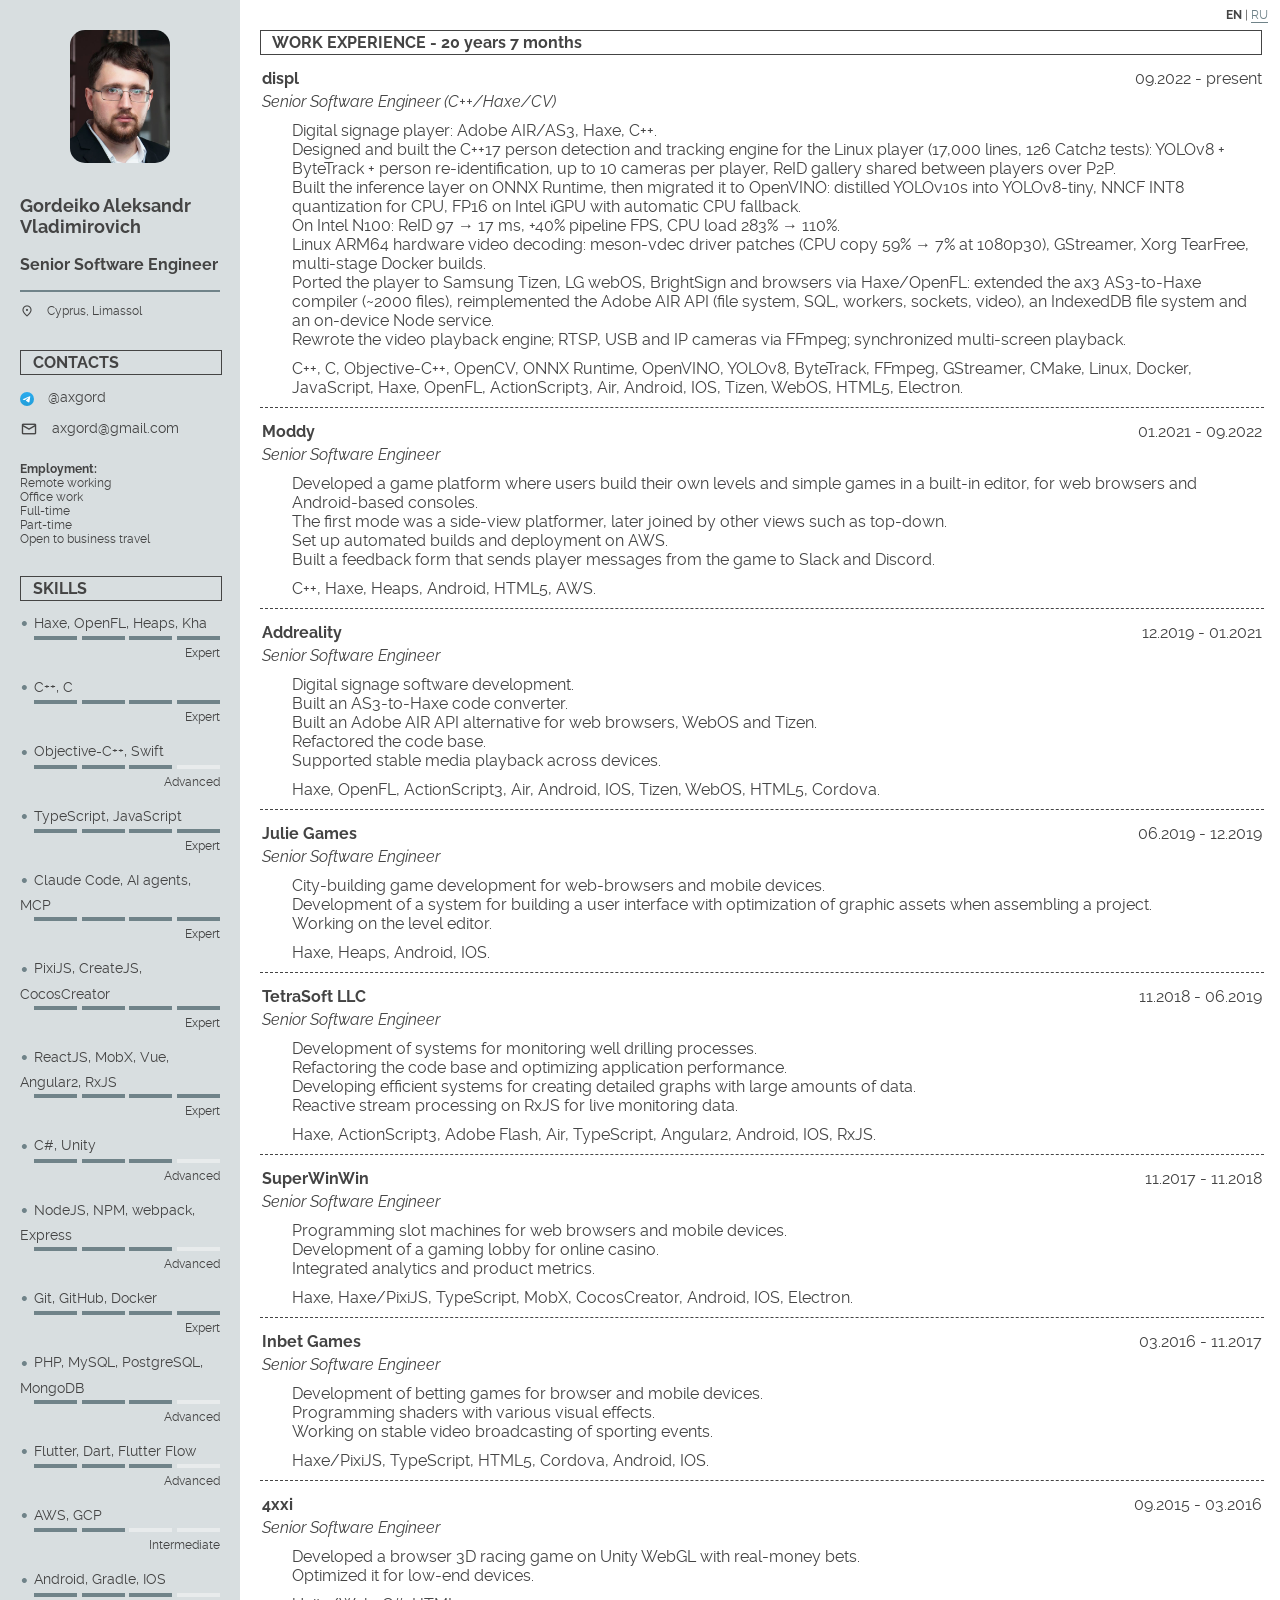
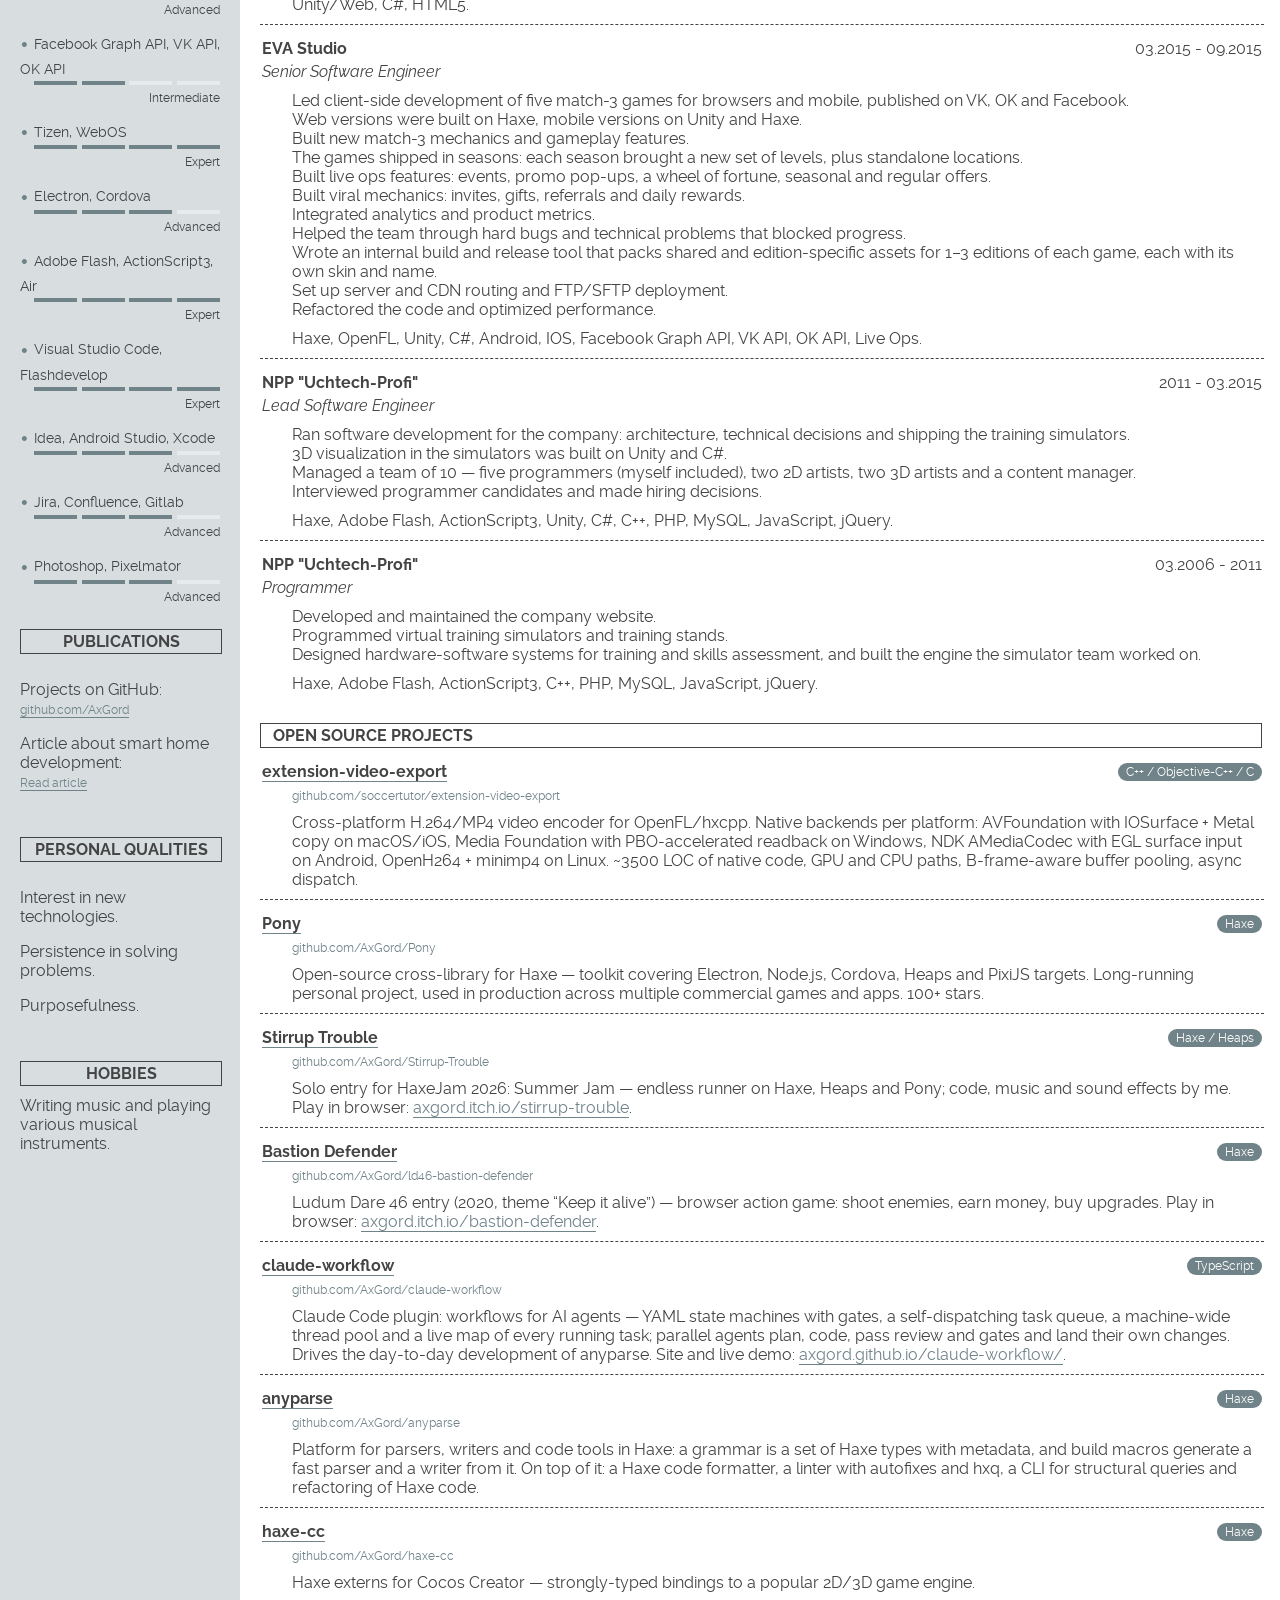
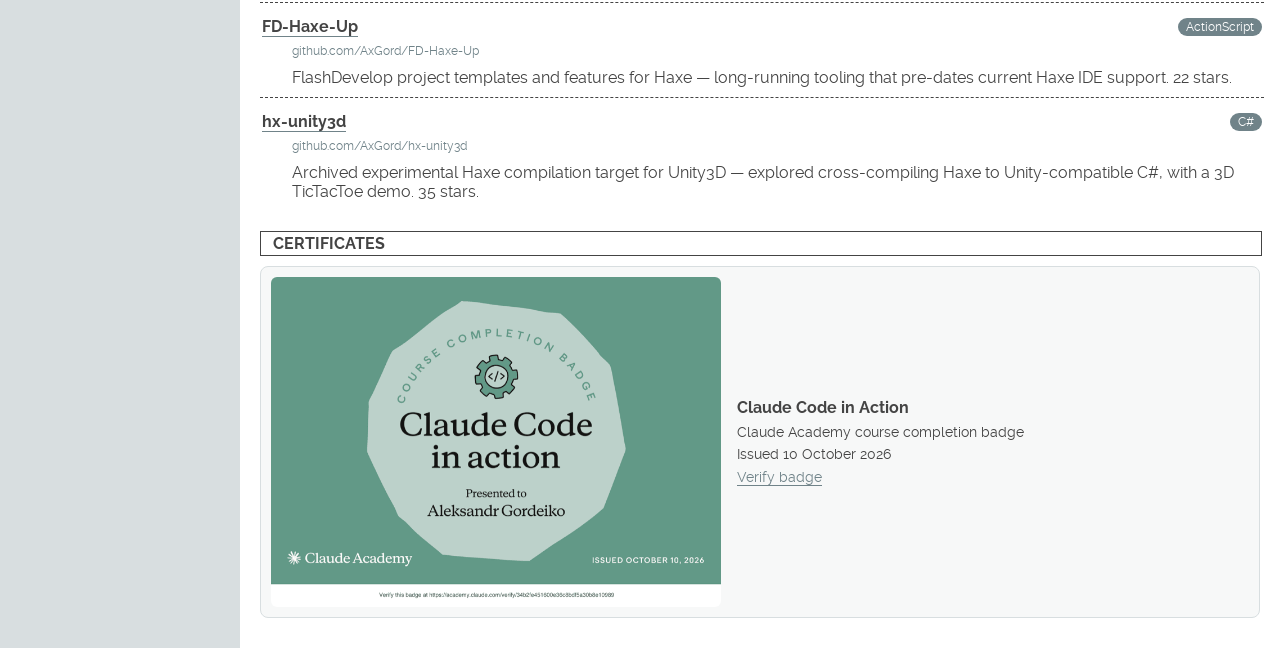
==== cv/index.html @ 48af3120 "Publish CV pages (en, ru) and link them from the contacts line Co-Authored-By: Claude Sonnet 5.5 <no" ====
<!DOCTYPE html>
<html lang="en">

	<head>
		<title>Alexander Gordeyko — CV</title>
		<meta charset="UTF-8"/>
		
		<meta name="viewport" content="width=device-width, initial-scale=1"/>
		<meta name="description" content="Senior Software Engineer — Alexander Gordeyko. CV: experience, skills, open source."/>
		<link rel="icon" href="data:image/svg+xml,%3Csvg xmlns='http://www.w3.org/2000/svg' viewBox='0 0 32 32'%3E%3Crect width='32' height='32' rx='6' fill='%23708389'/%3E%3Ctext x='16' y='22' font-family='sans-serif' font-size='16' font-weight='bold' text-anchor='middle' fill='white'%3EAG%3C/text%3E%3C/svg%3E"/>
		
		<link rel="stylesheet" href="styles.css"/>
	</head>

	<body>
		
		<nav class="langswitch"><b>EN</b> | <a href="/cv/ru/">RU</a></nav>
		
		<div class="panel">
			<img src="photo.jpg" alt="photo"/>
			<div class="title">
				<p class="name">Gordeiko Aleksandr Vladimirovich</p>
				<p>Senior Software Engineer</p>
			</div>
			<div class="info">
				<p><span class="material-symbols-outlined">location_on</span> Cyprus, Limassol</p>
				
			</div>
			<div class="header">CONTACTS</div>
			<div class="contact">
				
				<p><span class="telegram"></span> @axgord</p>
				<p><span class="material-symbols-outlined">mail</span> axgord@gmail.com</p>
			</div>
			<div class="term">
				
				<p class="sub">Employment:</p>
				
				<p>Remote working</p>
				
				<p>Office work</p>
				
				<p>Full-time</p>
				
				<p>Part-time</p>
				
				<p>Open to business travel</p>
				
			</div>
			<div class="header">SKILLS</div>
			
			<ul>
				<li>
					<span>Haxe, OpenFL, Heaps, Kha</span>
					<div>
						<span class="on"></span>
						<span class="on"></span>
						<span class="on"></span>
						<span class="on"></span>
					</div>
					<span class="desc">Expert</span>
				</li>
			</ul>
			
			<ul>
				<li>
					<span>C++, C</span>
					<div>
						<span class="on"></span>
						<span class="on"></span>
						<span class="on"></span>
						<span class="on"></span>
					</div>
					<span class="desc">Expert</span>
				</li>
			</ul>
			
			<ul>
				<li>
					<span>Objective-C++, Swift</span>
					<div>
						<span class="on"></span>
						<span class="on"></span>
						<span class="on"></span>
						<span class="off"></span>
					</div>
					<span class="desc">Advanced</span>
				</li>
			</ul>
			
			<ul>
				<li>
					<span>TypeScript, JavaScript</span>
					<div>
						<span class="on"></span>
						<span class="on"></span>
						<span class="on"></span>
						<span class="on"></span>
					</div>
					<span class="desc">Expert</span>
				</li>
			</ul>
			
			<ul>
				<li>
					<span>Claude Code, AI agents, MCP</span>
					<div>
						<span class="on"></span>
						<span class="on"></span>
						<span class="on"></span>
						<span class="on"></span>
					</div>
					<span class="desc">Expert</span>
				</li>
			</ul>
			
			<ul>
				<li>
					<span>PixiJS, CreateJS, CocosCreator</span>
					<div>
						<span class="on"></span>
						<span class="on"></span>
						<span class="on"></span>
						<span class="on"></span>
					</div>
					<span class="desc">Expert</span>
				</li>
			</ul>
			
			<ul>
				<li>
					<span>ReactJS, MobX, Vue, Angular2, RxJS</span>
					<div>
						<span class="on"></span>
						<span class="on"></span>
						<span class="on"></span>
						<span class="on"></span>
					</div>
					<span class="desc">Expert</span>
				</li>
			</ul>
			
			<ul>
				<li>
					<span>C#, Unity</span>
					<div>
						<span class="on"></span>
						<span class="on"></span>
						<span class="on"></span>
						<span class="off"></span>
					</div>
					<span class="desc">Advanced</span>
				</li>
			</ul>
			
			<ul>
				<li>
					<span>NodeJS, NPM, webpack, Express</span>
					<div>
						<span class="on"></span>
						<span class="on"></span>
						<span class="on"></span>
						<span class="off"></span>
					</div>
					<span class="desc">Advanced</span>
				</li>
			</ul>
			
			<ul>
				<li>
					<span>Git, GitHub, Docker</span>
					<div>
						<span class="on"></span>
						<span class="on"></span>
						<span class="on"></span>
						<span class="on"></span>
					</div>
					<span class="desc">Expert</span>
				</li>
			</ul>
			
			<ul>
				<li>
					<span>PHP, MySQL, PostgreSQL, MongoDB</span>
					<div>
						<span class="on"></span>
						<span class="on"></span>
						<span class="on"></span>
						<span class="off"></span>
					</div>
					<span class="desc">Advanced</span>
				</li>
			</ul>
			
			<ul>
				<li>
					<span>Flutter, Dart, Flutter Flow</span>
					<div>
						<span class="on"></span>
						<span class="on"></span>
						<span class="on"></span>
						<span class="off"></span>
					</div>
					<span class="desc">Advanced</span>
				</li>
			</ul>
			
			<ul>
				<li>
					<span>AWS, GCP</span>
					<div>
						<span class="on"></span>
						<span class="on"></span>
						<span class="off"></span>
						<span class="off"></span>
					</div>
					<span class="desc">Intermediate</span>
				</li>
			</ul>
			
			<ul>
				<li>
					<span>Android, Gradle, IOS</span>
					<div>
						<span class="on"></span>
						<span class="on"></span>
						<span class="on"></span>
						<span class="off"></span>
					</div>
					<span class="desc">Advanced</span>
				</li>
			</ul>
			
			<ul>
				<li>
					<span>Facebook Graph API, VK API, OK API</span>
					<div>
						<span class="on"></span>
						<span class="on"></span>
						<span class="off"></span>
						<span class="off"></span>
					</div>
					<span class="desc">Intermediate</span>
				</li>
			</ul>
			
			<ul>
				<li>
					<span>Tizen, WebOS</span>
					<div>
						<span class="on"></span>
						<span class="on"></span>
						<span class="on"></span>
						<span class="on"></span>
					</div>
					<span class="desc">Expert</span>
				</li>
			</ul>
			
			<ul>
				<li>
					<span>Electron, Cordova</span>
					<div>
						<span class="on"></span>
						<span class="on"></span>
						<span class="on"></span>
						<span class="off"></span>
					</div>
					<span class="desc">Advanced</span>
				</li>
			</ul>
			
			<ul>
				<li>
					<span>Adobe Flash, ActionScript3, Air</span>
					<div>
						<span class="on"></span>
						<span class="on"></span>
						<span class="on"></span>
						<span class="on"></span>
					</div>
					<span class="desc">Expert</span>
				</li>
			</ul>
			
			<ul>
				<li>
					<span>Visual Studio Code, Flashdevelop</span>
					<div>
						<span class="on"></span>
						<span class="on"></span>
						<span class="on"></span>
						<span class="on"></span>
					</div>
					<span class="desc">Expert</span>
				</li>
			</ul>
			
			<ul>
				<li>
					<span>Idea, Android Studio, Xcode</span>
					<div>
						<span class="on"></span>
						<span class="on"></span>
						<span class="on"></span>
						<span class="off"></span>
					</div>
					<span class="desc">Advanced</span>
				</li>
			</ul>
			
			<ul>
				<li>
					<span>Jira, Confluence, Gitlab</span>
					<div>
						<span class="on"></span>
						<span class="on"></span>
						<span class="on"></span>
						<span class="off"></span>
					</div>
					<span class="desc">Advanced</span>
				</li>
			</ul>
			
			<ul>
				<li>
					<span>Photoshop, Pixelmator</span>
					<div>
						<span class="on"></span>
						<span class="on"></span>
						<span class="on"></span>
						<span class="off"></span>
					</div>
					<span class="desc">Advanced</span>
				</li>
			</ul>
			
			
			<div class="sidebar-section publications">
				<div class="header">PUBLICATIONS</div>
				<div class="text"><p>Projects on GitHub: <a href="https://github.com/AxGord">github.com/AxGord</a></p><p>Article about smart home development:<br/><a href="https://web.archive.org/web/20170304013447/https://www.ibm.com/developerworks/ru/library/os-smart_home/index.html">Read article</a></p></div>
			</div>
			
			<div class="sidebar-section qualities">
				<div class="header">PERSONAL QUALITIES</div>
				<div class="text"><p>Interest in new technologies.</p><p>Persistence in solving problems.</p><p>Purposefulness.</p></div>
			</div>
			
			<div class="sidebar-section hobbies">
				<div class="header">HOBBIES</div>
				<div class="text">Writing music and playing various musical instruments.</div>
			</div>
			
		</div>
		<div class="content">
			<div class="header">WORK EXPERIENCE - 20 years 7 months</div>
			<div class="experience">
				
				<div class="exp">
					<div class="top">
						<div class="company">displ</div>
						<div class="date">09.2022 - present</div>
					</div>
					<div class="position">Senior Software Engineer (C++/Haxe/CV)</div>
					<div class="description">Digital signage player: Adobe AIR/AS3, Haxe, C++.<br/> Designed and built the C++17 person detection and tracking engine for the Linux player (17,000 lines, 126 Catch2 tests): YOLOv8 + ByteTrack + person re-identification, up to 10 cameras per player, ReID gallery shared between players over P2P.<br/> Built the inference layer on ONNX Runtime, then migrated it to OpenVINO: distilled YOLOv10s into YOLOv8-tiny, NNCF INT8 quantization for CPU, FP16 on Intel iGPU with automatic CPU fallback.<br/> On Intel N100: ReID 97 → 17 ms, +40% pipeline FPS, CPU load 283% → 110%.<br/> Linux ARM64 hardware video decoding: meson-vdec driver patches (CPU copy 59% → 7% at 1080p30), GStreamer, Xorg TearFree, multi-stage Docker builds.<br/> Ported the player to Samsung Tizen, LG webOS, BrightSign and browsers via Haxe/OpenFL: extended the ax3 AS3-to-Haxe compiler (~2000 files), reimplemented the Adobe AIR API (file system, SQL, workers, sockets, video), an IndexedDB file system and an on-device Node service.<br/> Rewrote the video playback engine; RTSP, USB and IP cameras via FFmpeg; synchronized multi-screen playback.</div>
					<div class="skill">C++, C, Objective-C++, OpenCV, ONNX Runtime, OpenVINO, YOLOv8, ByteTrack, FFmpeg, GStreamer, CMake, Linux, Docker, JavaScript, Haxe, OpenFL, ActionScript3, Air, Android, IOS, Tizen, WebOS, HTML5, Electron.</div>
				</div>
				
				<div class="exp">
					<div class="top">
						<div class="company">Moddy</div>
						<div class="date">01.2021 - 09.2022</div>
					</div>
					<div class="position">Senior Software Engineer</div>
					<div class="description">Developed a game platform where users build their own levels and simple games in a built-in editor, for web browsers and Android-based consoles.<br/> The first mode was a side-view platformer, later joined by other views such as top-down.<br/> Set up automated builds and deployment on AWS.<br/> Built a feedback form that sends player messages from the game to Slack and Discord.</div>
					<div class="skill">C++, Haxe, Heaps, Android, HTML5, AWS.</div>
				</div>
				
				<div class="exp">
					<div class="top">
						<div class="company">Addreality</div>
						<div class="date">12.2019 - 01.2021</div>
					</div>
					<div class="position">Senior Software Engineer</div>
					<div class="description">Digital signage software development.<br/> Built an AS3-to-Haxe code converter.<br/> Built an Adobe AIR API alternative for web browsers, WebOS and Tizen.<br/> Refactored the code base.<br/> Supported stable media playback across devices.</div>
					<div class="skill">Haxe, OpenFL, ActionScript3, Air, Android, IOS, Tizen, WebOS, HTML5, Cordova.</div>
				</div>
				
				<div class="exp">
					<div class="top">
						<div class="company">Julie Games</div>
						<div class="date">06.2019 - 12.2019</div>
					</div>
					<div class="position">Senior Software Engineer</div>
					<div class="description">City-building game development for web-browsers and mobile devices.<br/> Development of a system for building a user interface with optimization of graphic assets when assembling a project.<br/> Working on the level editor.</div>
					<div class="skill">Haxe, Heaps, Android, IOS.</div>
				</div>
				
				<div class="exp">
					<div class="top">
						<div class="company">TetraSoft LLC</div>
						<div class="date">11.2018 - 06.2019</div>
					</div>
					<div class="position">Senior Software Engineer</div>
					<div class="description">Development of systems for monitoring well drilling processes.<br/> Refactoring the code base and optimizing application performance.<br/> Developing efficient systems for creating detailed graphs with large amounts of data.<br/> Reactive stream processing on RxJS for live monitoring data.</div>
					<div class="skill">Haxe, ActionScript3, Adobe Flash, Air, TypeScript, Angular2, Android, IOS, RxJS.</div>
				</div>
				
				<div class="exp">
					<div class="top">
						<div class="company">SuperWinWin</div>
						<div class="date">11.2017 - 11.2018</div>
					</div>
					<div class="position">Senior Software Engineer</div>
					<div class="description">Programming slot machines for web browsers and mobile devices.<br/> Development of a gaming lobby for online casino.<br/> Integrated analytics and product metrics.</div>
					<div class="skill">Haxe, Haxe/PixiJS, TypeScript, MobX, CocosCreator, Android, IOS, Electron.</div>
				</div>
				
				<div class="exp">
					<div class="top">
						<div class="company">Inbet Games</div>
						<div class="date">03.2016 - 11.2017</div>
					</div>
					<div class="position">Senior Software Engineer</div>
					<div class="description">Development of betting games for browser and mobile devices.<br/> Programming shaders with various visual effects.<br/> Working on stable video broadcasting of sporting events.</div>
					<div class="skill">Haxe/PixiJS, TypeScript, HTML5, Cordova, Android, IOS.</div>
				</div>
				
				<div class="exp">
					<div class="top">
						<div class="company">4xxi</div>
						<div class="date">09.2015 - 03.2016</div>
					</div>
					<div class="position">Senior Software Engineer</div>
					<div class="description">Developed a browser 3D racing game on Unity WebGL with real-money bets.<br/> Optimized it for low-end devices.</div>
					<div class="skill">Unity/Web, C#, HTML5.</div>
				</div>
				
				<div class="exp">
					<div class="top">
						<div class="company">EVA Studio</div>
						<div class="date">03.2015 - 09.2015</div>
					</div>
					<div class="position">Senior Software Engineer</div>
					<div class="description">Led client-side development of five match-3 games for browsers and mobile, published on VK, OK and Facebook.<br/> Web versions were built on Haxe, mobile versions on Unity and Haxe.<br/> Built new match-3 mechanics and gameplay features.<br/> The games shipped in seasons: each season brought a new set of levels, plus standalone locations.<br/> Built live ops features: events, promo pop-ups, a wheel of fortune, seasonal and regular offers.<br/> Built viral mechanics: invites, gifts, referrals and daily rewards.<br/> Integrated analytics and product metrics.<br/> Helped the team through hard bugs and technical problems that blocked progress.<br/> Wrote an internal build and release tool that packs shared and edition-specific assets for 1–3 editions of each game, each with its own skin and name.<br/> Set up server and CDN routing and FTP/SFTP deployment.<br/> Refactored the code and optimized performance.</div>
					<div class="skill">Haxe, OpenFL, Unity, C#, Android, IOS, Facebook Graph API, VK API, OK API, Live Ops.</div>
				</div>
				
				<div class="exp">
					<div class="top">
						<div class="company">NPP "Uchtech-Profi"</div>
						<div class="date">2011 - 03.2015</div>
					</div>
					<div class="position">Lead Software Engineer</div>
					<div class="description">Ran software development for the company: architecture, technical decisions and shipping the training simulators.<br/> 3D visualization in the simulators was built on Unity and C#.<br/> Managed a team of 10 — five programmers (myself included), two 2D artists, two 3D artists and a content manager.<br/> Interviewed programmer candidates and made hiring decisions.</div>
					<div class="skill">Haxe, Adobe Flash, ActionScript3, Unity, C#, C++, PHP, MySQL, JavaScript, jQuery.</div>
				</div>
				
				<div class="exp">
					<div class="top">
						<div class="company">NPP "Uchtech-Profi"</div>
						<div class="date">03.2006 - 2011</div>
					</div>
					<div class="position">Programmer</div>
					<div class="description">Developed and maintained the company website.<br/> Programmed virtual training simulators and training stands.<br/> Designed hardware-software systems for training and skills assessment, and built the engine the simulator team worked on.</div>
					<div class="skill">Haxe, Adobe Flash, ActionScript3, C++, PHP, MySQL, JavaScript, jQuery.</div>
				</div>
				
			</div>

			<div class="header">OPEN SOURCE PROJECTS</div>
			<div class="github">
				
				<div class="repo">
					<div class="top">
						<div class="company"><a href="https://github.com/soccertutor/extension-video-export">extension-video-export</a></div>
						<div class="lang">C++ / Objective-C++ / C</div>
					</div>
					<div class="url"><a href="https://github.com/soccertutor/extension-video-export">github.com/soccertutor/extension-video-export</a></div>
					<div class="description">Cross-platform H.264/MP4 video encoder for OpenFL/hxcpp. Native backends per platform: AVFoundation with IOSurface + Metal copy on macOS/iOS, Media Foundation with PBO-accelerated readback on Windows, NDK AMediaCodec with EGL surface input on Android, OpenH264 + minimp4 on Linux. ~3500 LOC of native code, GPU and CPU paths, B-frame-aware buffer pooling, async dispatch.</div>
				</div>
				
				<div class="repo">
					<div class="top">
						<div class="company"><a href="https://github.com/AxGord/Pony">Pony</a></div>
						<div class="lang">Haxe</div>
					</div>
					<div class="url"><a href="https://github.com/AxGord/Pony">github.com/AxGord/Pony</a></div>
					<div class="description">Open-source cross-library for Haxe — toolkit covering Electron, Node.js, Cordova, Heaps and PixiJS targets. Long-running personal project, used in production across multiple commercial games and apps. 100+ stars.</div>
				</div>
				
				<div class="repo">
					<div class="top">
						<div class="company"><a href="https://github.com/AxGord/Stirrup-Trouble">Stirrup Trouble</a></div>
						<div class="lang">Haxe / Heaps</div>
					</div>
					<div class="url"><a href="https://github.com/AxGord/Stirrup-Trouble">github.com/AxGord/Stirrup-Trouble</a></div>
					<div class="description">Solo entry for HaxeJam 2026: Summer Jam — endless runner on Haxe, Heaps and Pony; code, music and sound effects by me. Play in browser: <a href="https://axgord.itch.io/stirrup-trouble">axgord.itch.io/stirrup-trouble</a>.</div>
				</div>
				
				<div class="repo">
					<div class="top">
						<div class="company"><a href="https://github.com/AxGord/ld46-bastion-defender">Bastion Defender</a></div>
						<div class="lang">Haxe</div>
					</div>
					<div class="url"><a href="https://github.com/AxGord/ld46-bastion-defender">github.com/AxGord/ld46-bastion-defender</a></div>
					<div class="description">Ludum Dare 46 entry (2020, theme “Keep it alive”) — browser action game: shoot enemies, earn money, buy upgrades. Play in browser: <a href="https://axgord.itch.io/bastion-defender">axgord.itch.io/bastion-defender</a>.</div>
				</div>
				
				<div class="repo">
					<div class="top">
						<div class="company"><a href="https://github.com/AxGord/claude-workflow">claude-workflow</a></div>
						<div class="lang">TypeScript</div>
					</div>
					<div class="url"><a href="https://github.com/AxGord/claude-workflow">github.com/AxGord/claude-workflow</a></div>
					<div class="description">Claude Code plugin: workflows for AI agents — YAML state machines with gates, a self-dispatching task queue, a machine-wide thread pool and a live map of every running task; parallel agents plan, code, pass review and gates and land their own changes. Drives the day-to-day development of anyparse. Site and live demo: <a href="https://axgord.github.io/claude-workflow/">axgord.github.io/claude-workflow/</a>.</div>
				</div>
				
				<div class="repo">
					<div class="top">
						<div class="company"><a href="https://github.com/AxGord/anyparse">anyparse</a></div>
						<div class="lang">Haxe</div>
					</div>
					<div class="url"><a href="https://github.com/AxGord/anyparse">github.com/AxGord/anyparse</a></div>
					<div class="description">Platform for parsers, writers and code tools in Haxe: a grammar is a set of Haxe types with metadata, and build macros generate a fast parser and a writer from it. On top of it: a Haxe code formatter, a linter with autofixes and hxq, a CLI for structural queries and refactoring of Haxe code.</div>
				</div>
				
				<div class="repo">
					<div class="top">
						<div class="company"><a href="https://github.com/AxGord/haxe-cc">haxe-cc</a></div>
						<div class="lang">Haxe</div>
					</div>
					<div class="url"><a href="https://github.com/AxGord/haxe-cc">github.com/AxGord/haxe-cc</a></div>
					<div class="description">Haxe externs for Cocos Creator — strongly-typed bindings to a popular 2D/3D game engine.</div>
				</div>
				
				<div class="repo">
					<div class="top">
						<div class="company"><a href="https://github.com/AxGord/FD-Haxe-Up">FD-Haxe-Up</a></div>
						<div class="lang">ActionScript</div>
					</div>
					<div class="url"><a href="https://github.com/AxGord/FD-Haxe-Up">github.com/AxGord/FD-Haxe-Up</a></div>
					<div class="description">FlashDevelop project templates and features for Haxe — long-running tooling that pre-dates current Haxe IDE support. 22 stars.</div>
				</div>
				
				<div class="repo">
					<div class="top">
						<div class="company"><a href="https://github.com/AxGord/hx-unity3d">hx-unity3d</a></div>
						<div class="lang">C#</div>
					</div>
					<div class="url"><a href="https://github.com/AxGord/hx-unity3d">github.com/AxGord/hx-unity3d</a></div>
					<div class="description">Archived experimental Haxe compilation target for Unity3D — explored cross-compiling Haxe to Unity-compatible C#, with a 3D TicTacToe demo. 35 stars.</div>
				</div>
				
			</div>

			
			<div class="header">CERTIFICATES</div>
			<div class="text"><div class="certificate-card"><a href="https://academy.claude.com/verify/34b2fe451600e36c8bdf5a30b8e10989"><img src="claude_code_badge.png" alt="Claude Academy - Claude Code in Action completion badge"></a><div class="certificate-copy"><strong>Claude Code in Action</strong><br/>Claude Academy course completion badge<br/>Issued 10 October 2026<br/><a href="https://academy.claude.com/verify/34b2fe451600e36c8bdf5a30b8e10989">Verify badge</a></div></div></div>
			
		</div>
	</body>

</html>
---- cv/styles.css ----
@import url('https://fonts.googleapis.com/css2?family=Material+Symbols+Outlined:opsz,wght,FILL,GRAD@24,400,0,0');

@font-face {
    font-family: 'ralewayregular';
    src: url('raleway-regular-webfont.woff2') format('woff2'), url('raleway-regular-webfont.woff') format('woff');
    font-weight: normal;
    font-style: normal;

}

/* Real faces for bold and italic: a synthesized one is embedded into the PDF as a Type 3 font,
   every glyph an outline of its own — that alone cost ~150 KB per file. */
@font-face {
    font-family: 'ralewayregular';
    src: url('raleway-bold-webfont.woff') format('woff');
    font-weight: bold;
    font-style: normal;
}

@font-face {
    font-family: 'ralewayregular';
    src: url('raleway-italic-webfont.woff') format('woff');
    font-weight: normal;
    font-style: italic;
}

/* Headless Chrome defaults to US Letter with ~1cm margins; the printed layout is A4 edge-to-edge. */
@page {
	size: A4;
	margin: 0;
}

html, body {
	width: 100%;
	min-height: 100%;
	padding: 0;
	margin: 0;
	color: #444444;
	background-color: #ffffff;
	font-family: 'ralewayregular', sans-serif;
}

a {
	color: #708389;
	text-decoration: none;
	border-bottom: 1px solid #708389;
}

body {
	display: flex;
}

@media print {
	.content {
		min-width: 760px;
	}
}

.panel {
	width: 200px;
	min-width: 200px;
	min-height: 100%;
	background-color: #D8DEE0;
	text-align: center;
	padding: 20px;
}

img {
	width: 50%;
	padding: 10px;
	border-radius: 25px;
}

.title {
	width: 100%;
	display: inline-block;
	text-align: left;
	font-weight: bold;
	border-bottom: 2px solid #708389;
}

.name {
	font-size: 18px;
}

.info {
	display: inline-block;
	text-align: left;
	width: 100%;
	font-size: 12px;
}

.material-symbols-outlined {
	font-size: 14px;
	vertical-align:top;
	margin-right: 10px;
}

/* The top gap is padding, not margin: a margin at the start of a page is truncated after an
   unforced break, so a header opening a page would lose it. The frame sits on ::after to stay
   clear of that padding. */
.header {
	position: relative;
	margin-top: 0 !important;
	margin-bottom: 0 !important;
	font-weight: bold;
	width: 100%;
	text-align: left;
	padding: 23px 1px 3px;
	/* .exp and .repo avoid breaking inside, so without this the header stays behind on the old page. */
	break-after: avoid;
	break-inside: avoid;
}

.header::after {
	content: "";
	position: absolute;
	top: 20px;
	right: 0;
	bottom: 0;
	left: 0;
	border: 1px solid #444444;
}

.header::before {
	content: "_.";
	opacity: 0;
}

.contact {
	display: inline-block;
	text-align: left;
	width: 100%;
	font-size: 14px;
}

.contact .material-symbols-outlined {
	font-size: 18px;
}

.term {
	display: inline-block;
	text-align: left;
	width: 100%;
	font-size: 12px;
	padding-bottom: 10px !important;
}

.term p {
	padding: 0;
	margin: 0;
}

.sidebar-section {
	width: 100%;
	break-inside: avoid;
}

.panel .sidebar-section .header {
	text-align: center;
}

.panel .sidebar-section .header::before {
	content: "";
}

.panel .sidebar-section .text {
	text-align: left;
	overflow-wrap: anywhere;
}

.panel .sidebar-section .text a {
	font-size: 12px;
}

.sub {
	padding-top: 10px !important;
	font-weight: bold;
}

ul {
	list-style: none; /* Remove default bullets */
	display: inline-block;
	text-align: left;
	width: 100%;
	font-size: 14px;
	padding: 0;
	margin: 0;
}

ul li::before {
	content: '\2022'; /* Add content: \2022 is the CSS Code/unicode for a bullet */
	color: #708389; /* Change the color */
	font-weight: bold; /* If you want it to be bold */
	display: inline-block; /* Needed to add space between the bullet and the text */
	width: 10px; /* Also needed for space (tweak if needed) */
	font-size: 24px;
	vertical-align: middle;
	margin: 0;
	padding: 0;
}

li {
	width: 100%;

	text-align: left;
	margin: 0;
	padding: 0;
	padding-top: 10px;
	line-height: 24px;
}

ul li div {
	display: flex;
	justify-content: space-between;
	padding: 0;
	margin: 0;
	padding-left: 14px;
}

ul li div span {
	width: 23%;
	height: 4px;
	background-color: #E8EBEC;
}

ul li div span.on {
	background-color: #708389;
}


ul li span.desc {
	display: inline-block;
	width: 100%;
	text-align: right;
	font-size: 12px;
}

.content {
	flex-grow: 1;
	padding: 20px;
	padding-top: 10px;
}

.exp {
	break-inside: avoid;
	width: 100%;
	padding: 2px;
	border-bottom: #444444 dashed 1px;
	padding-top: 10px;
	padding-bottom: 10px;
}

.exp:last-child {
	border-bottom: none;
}

.exp .top {
	width: 100%;
	display: flex;
	justify-content: space-between;
	padding-top: 4px;
	padding-bottom: 4px;
}

.company {
	font-weight: bold;
}

.position {
	font-style: italic;
}

.description {
	padding-left: 30px;
	padding-top: 10px;
}

.skill {
	padding-left: 30px;
	padding-top: 10px;
}

.text {
	padding-top: 10px;
	padding-bottom: 10px;
}

.certificate-card {
	display: flex;
	align-items: center;
	gap: 16px;
	padding: 10px;
	border: 1px solid #D8DEE0;
	border-radius: 8px;
	background-color: #F7F8F8;
	break-inside: avoid;
}

.certificate-card > a {
	display: block;
	border-bottom: none;
	flex: 0 0 46%;
}

.certificate-card img {
	display: block;
	width: 100%;
	max-width: none;
	height: auto;
	padding: 0;
	border-radius: 6px;
}

.certificate-copy {
	font-size: 14px;
	line-height: 1.6;
}

.certificate-copy strong {
	font-size: 16px;
}

.repo {
	break-inside: avoid;
	width: 100%;
	padding: 2px;
	border-bottom: #444444 dashed 1px;
	padding-top: 10px;
	padding-bottom: 10px;
}

.repo:last-child {
	border-bottom: none;
}

.repo .top {
	width: 100%;
	display: flex;
	justify-content: space-between;
	align-items: center;
	padding-top: 4px;
	padding-bottom: 4px;
}

.repo .company a {
	color: #444444;
}

.repo .lang {
	font-size: 12px;
	color: #ffffff;
	background-color: #708389;
	padding: 2px 8px;
	border-radius: 10px;
	white-space: nowrap;
}

.repo .url {
	padding-left: 30px;
	padding-top: 4px;
	font-size: 12px;
}

.repo .url a {
	border-bottom: none;
}

.phone {
	display: flex;
	font-family: sans-serif;
	align-items: center;
}

.whatsapp {
	margin-left: 10px;
	background-image: url('whatsapp.svg');
	background-size: contain;
	width: 14px;
	height: 14px;
}

.telegram {
	display: inline-block;
	margin-right: 10px;
	background-image: url('telegram.svg');
	background-size: contain;
	width: 14px;
	height: 14px;
	vertical-align: middle;
}

/* Web page only: the language switch is hidden in print, and the A4-wide two-column layout stacks on narrow screens. */
.langswitch {
	display: none;
}

@media screen {
	.langswitch {
		display: block;
		position: absolute;
		top: 8px;
		right: 12px;
		z-index: 1;
		font-size: 12px;
	}
}

@media screen and (max-width: 720px) {
	body {
		display: block;
	}
	.panel {
		width: auto;
		min-width: 0;
		box-sizing: border-box;
		min-height: 0;
	}
	.content {
		box-sizing: border-box;
		padding: 10px 16px 20px;
	}
	.description, .skill {
		padding-left: 12px;
	}
	.exp .top {
		flex-wrap: wrap;
		gap: 4px 12px;
	}
	.certificate-card {
		flex-direction: column;
		align-items: stretch;
	}
	img, .text, .description {
		overflow-wrap: anywhere;
	}
}
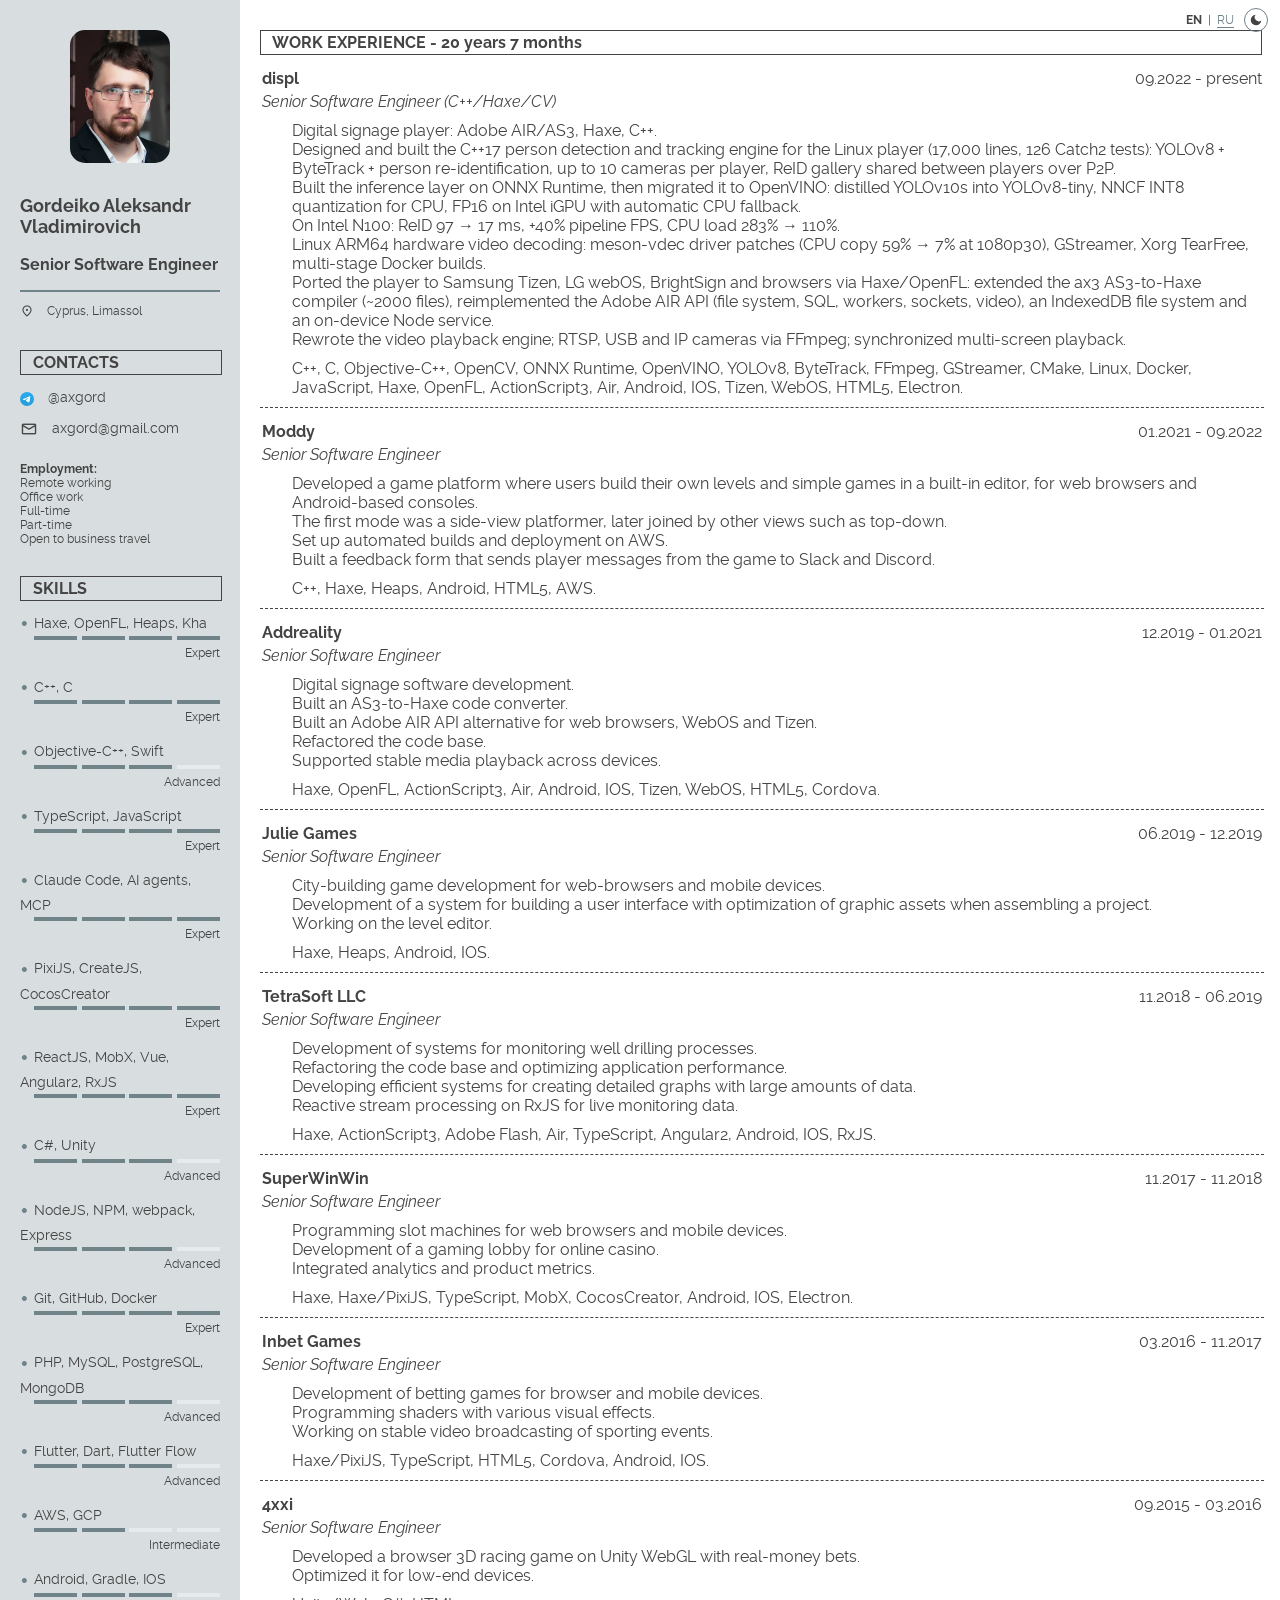
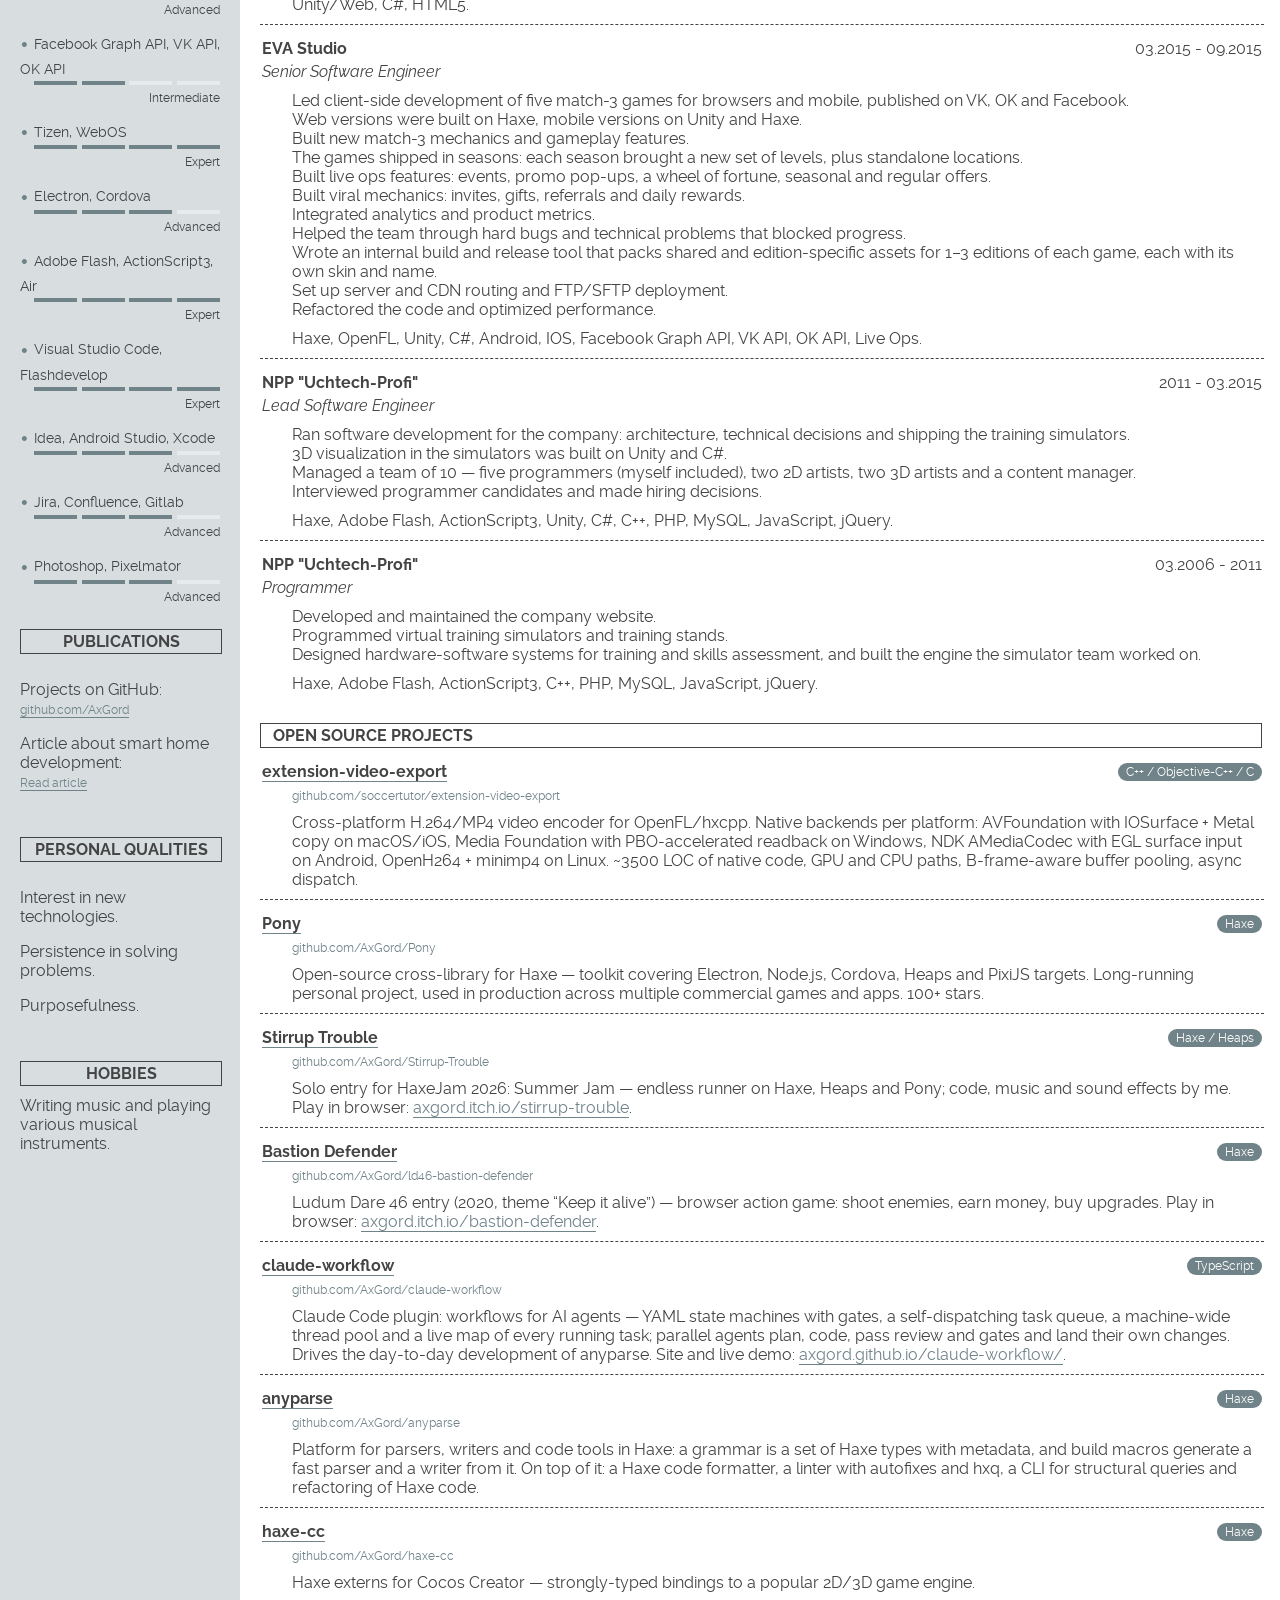
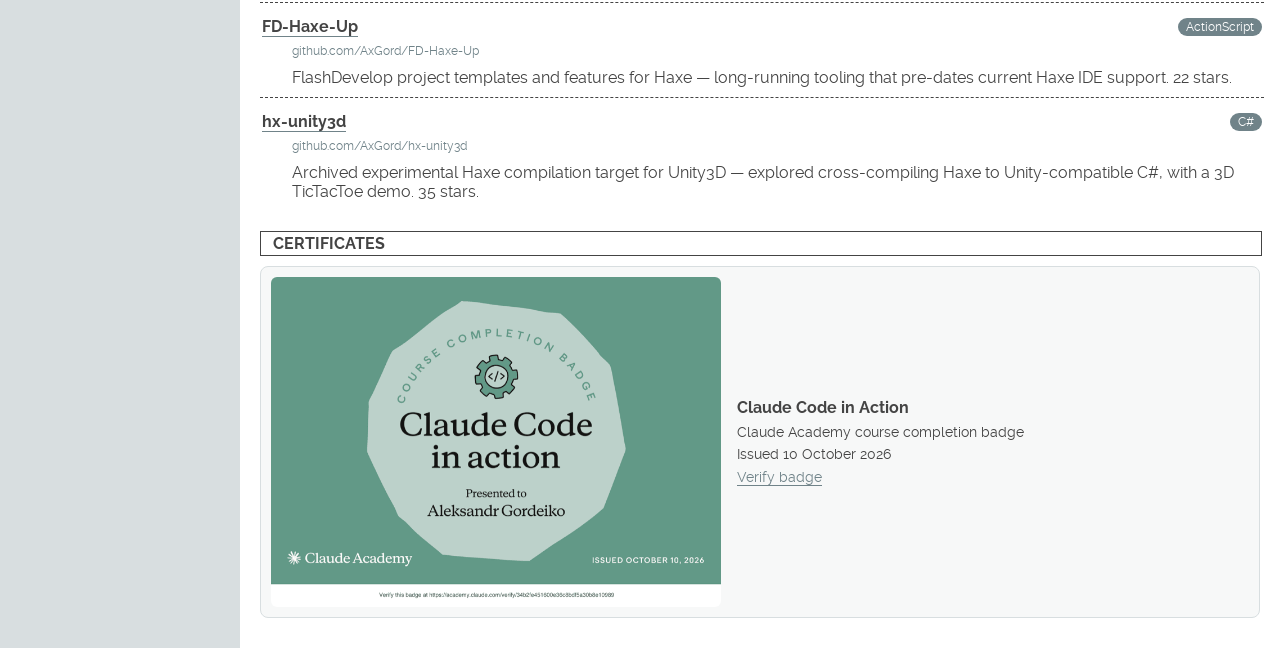
==== commit 00b50e1b: "Light/dark theme toggle, Open Graph and Twitter card tags, og images, regenerated CV pages Co-Author" ====
--- a/cv/index.html
+++ b/cv/index.html
@@ -1,5 +1,5 @@
 <!DOCTYPE html>
-<html lang="en">
+<html lang="en" class="web">
 
 	<head>
 		<title>Alexander Gordeyko — CV</title>
@@ -8,13 +8,27 @@
 		<meta name="viewport" content="width=device-width, initial-scale=1"/>
 		<meta name="description" content="Senior Software Engineer — Alexander Gordeyko. CV: experience, skills, open source."/>
 		<link rel="icon" href="data:image/svg+xml,%3Csvg xmlns='http://www.w3.org/2000/svg' viewBox='0 0 32 32'%3E%3Crect width='32' height='32' rx='6' fill='%23708389'/%3E%3Ctext x='16' y='22' font-family='sans-serif' font-size='16' font-weight='bold' text-anchor='middle' fill='white'%3EAG%3C/text%3E%3C/svg%3E"/>
+		<meta property="og:type" content="website"/>
+		<meta property="og:site_name" content="Alexander Gordeyko"/>
+		<meta property="og:title" content="Alexander Gordeyko — CV"/>
+		<meta property="og:description" content="Senior Software Engineer — Alexander Gordeyko. CV: experience, skills, open source."/>
+		<meta property="og:url" content="https://axgord.github.io/cv/"/>
+		<meta property="og:image" content="https://axgord.github.io/img/og-cv.png"/>
+		<meta property="og:image:width" content="1200"/>
+		<meta property="og:image:height" content="630"/>
+		<meta property="og:image:alt" content="Alexander Gordeyko — Curriculum Vitae"/>
+		<meta name="twitter:card" content="summary_large_image"/>
+		<meta name="twitter:title" content="Alexander Gordeyko — CV"/>
+		<meta name="twitter:description" content="Senior Software Engineer — Alexander Gordeyko. CV: experience, skills, open source."/>
+		<meta name="twitter:image" content="https://axgord.github.io/img/og-cv.png"/>
+		<script>try { var t = localStorage.getItem('theme'); if (t === 'light' || t === 'dark') document.documentElement.setAttribute('data-theme', t); } catch (e) {}</script>
 		
 		<link rel="stylesheet" href="styles.css"/>
 	</head>
 
 	<body>
 		
-		<nav class="langswitch"><b>EN</b> | <a href="/cv/ru/">RU</a></nav>
+		<nav class="langswitch"><b>EN</b> | <a href="/cv/ru/">RU</a> <button class="theme-toggle" type="button" aria-label="Toggle light/dark theme" title="Toggle light/dark theme"><svg class="i-moon" viewBox="0 0 24 24" width="14" height="14" fill="currentColor" aria-hidden="true"><path d="M21 12.8A9 9 0 1 1 11.2 3a7 7 0 0 0 9.8 9.8Z"/></svg><svg class="i-sun" viewBox="0 0 24 24" width="14" height="14" fill="none" stroke="currentColor" stroke-width="2" stroke-linecap="round" aria-hidden="true"><circle cx="12" cy="12" r="4" fill="currentColor"/><path d="M12 2v2M12 20v2M4.9 4.9l1.4 1.4M17.7 17.7l1.4 1.4M2 12h2M20 12h2M4.9 19.1l1.4-1.4M17.7 6.3l1.4-1.4"/></svg></button></nav>
 		
 		<div class="panel">
 			<img src="photo.jpg" alt="photo"/>
@@ -559,6 +573,17 @@
 			<div class="text"><div class="certificate-card"><a href="https://academy.claude.com/verify/34b2fe451600e36c8bdf5a30b8e10989"><img src="claude_code_badge.png" alt="Claude Academy - Claude Code in Action completion badge"></a><div class="certificate-copy"><strong>Claude Code in Action</strong><br/>Claude Academy course completion badge<br/>Issued 10 October 2026<br/><a href="https://academy.claude.com/verify/34b2fe451600e36c8bdf5a30b8e10989">Verify badge</a></div></div></div>
 			
 		</div>
+		
+		<script>
+			document.querySelector('.theme-toggle').addEventListener('click', function () {
+				var r = document.documentElement, a = r.getAttribute('data-theme');
+				var dark = a ? a === 'dark' : window.matchMedia('(prefers-color-scheme: dark)').matches;
+				var n = dark ? 'light' : 'dark';
+				r.setAttribute('data-theme', n);
+				try { localStorage.setItem('theme', n); } catch (e) {}
+			});
+		</script>
+		
 	</body>
 
 </html>
--- a/cv/styles.css
+++ b/cv/styles.css
@@ -391,7 +391,7 @@
 }
 
 /* Web page only: the language switch is hidden in print, and the A4-wide two-column layout stacks on narrow screens. */
-.langswitch {
+.langswitch, .theme-toggle {
 	display: none;
 }
 
@@ -403,6 +403,36 @@
 		right: 12px;
 		z-index: 1;
 		font-size: 12px;
+		display: flex;
+		align-items: center;
+		gap: 6px;
+	}
+	.theme-toggle {
+		display: inline-flex;
+		align-items: center;
+		justify-content: center;
+		width: 24px;
+		height: 24px;
+		padding: 0;
+		margin-left: 4px;
+		border-radius: 50%;
+		background: transparent;
+		color: inherit;
+		border: 1px solid #708389;
+		cursor: pointer;
+	}
+	.theme-toggle:hover {
+		color: #708389;
+	}
+	.theme-toggle:focus-visible {
+		outline: 2px solid #708389;
+		outline-offset: 2px;
+	}
+	.theme-toggle svg {
+		display: block;
+	}
+	.theme-toggle .i-sun {
+		display: none;
 	}
 }
 
@@ -435,3 +465,50 @@
 		overflow-wrap: anywhere;
 	}
 }
+
+/* Web page only, on screen only (the html.web class is set by the template for the web profile; print and the PDFs never see this).
+   Dark rules apply under the system preference unless the visitor picked light, or whenever they picked dark. */
+@media screen {
+	html.web:not([data-theme="light"]) { color-scheme: light dark; }
+}
+@media screen and (prefers-color-scheme: dark) {
+	html.web:not([data-theme="light"]),
+	html.web:not([data-theme="light"]) body { color: #d3d9db; background-color: #14191c; }
+	html.web:not([data-theme="light"]) a { color: #9db4bb; border-bottom-color: #9db4bb; }
+	html.web:not([data-theme="light"]) .panel { background-color: #222b30; }
+	html.web:not([data-theme="light"]) .title { border-bottom-color: #8aa0a7; }
+	html.web:not([data-theme="light"]) .header::after { border-color: #6b7d83; }
+	html.web:not([data-theme="light"]) .exp,
+	html.web:not([data-theme="light"]) .repo { border-bottom-color: #4a5a60; }
+	html.web:not([data-theme="light"]) ul li::before { color: #9db4bb; }
+	html.web:not([data-theme="light"]) ul li div span { background-color: #394850; }
+	html.web:not([data-theme="light"]) ul li div span.on { background-color: #8aa0a7; }
+	html.web:not([data-theme="light"]) .certificate-card { background-color: #1b2226; border-color: #38464c; }
+	html.web:not([data-theme="light"]) .repo .company a { color: #d3d9db; }
+	html.web:not([data-theme="light"]) .repo .lang { background-color: #5b6f76; color: #f1f4f5; }
+	html.web:not([data-theme="light"]) .theme-toggle { border-color: #8aa0a7; }
+	html.web:not([data-theme="light"]) .theme-toggle:hover { color: #9db4bb; }
+	html.web:not([data-theme="light"]) .theme-toggle .i-sun { display: block; }
+	html.web:not([data-theme="light"]) .theme-toggle .i-moon { display: none; }
+}
+@media screen {
+	html.web[data-theme="dark"] { color-scheme: dark; }
+	html.web[data-theme="dark"],
+	html.web[data-theme="dark"] body { color: #d3d9db; background-color: #14191c; }
+	html.web[data-theme="dark"] a { color: #9db4bb; border-bottom-color: #9db4bb; }
+	html.web[data-theme="dark"] .panel { background-color: #222b30; }
+	html.web[data-theme="dark"] .title { border-bottom-color: #8aa0a7; }
+	html.web[data-theme="dark"] .header::after { border-color: #6b7d83; }
+	html.web[data-theme="dark"] .exp,
+	html.web[data-theme="dark"] .repo { border-bottom-color: #4a5a60; }
+	html.web[data-theme="dark"] ul li::before { color: #9db4bb; }
+	html.web[data-theme="dark"] ul li div span { background-color: #394850; }
+	html.web[data-theme="dark"] ul li div span.on { background-color: #8aa0a7; }
+	html.web[data-theme="dark"] .certificate-card { background-color: #1b2226; border-color: #38464c; }
+	html.web[data-theme="dark"] .repo .company a { color: #d3d9db; }
+	html.web[data-theme="dark"] .repo .lang { background-color: #5b6f76; color: #f1f4f5; }
+	html.web[data-theme="dark"] .theme-toggle { border-color: #8aa0a7; }
+	html.web[data-theme="dark"] .theme-toggle:hover { color: #9db4bb; }
+	html.web[data-theme="dark"] .theme-toggle .i-sun { display: block; }
+	html.web[data-theme="dark"] .theme-toggle .i-moon { display: none; }
+}
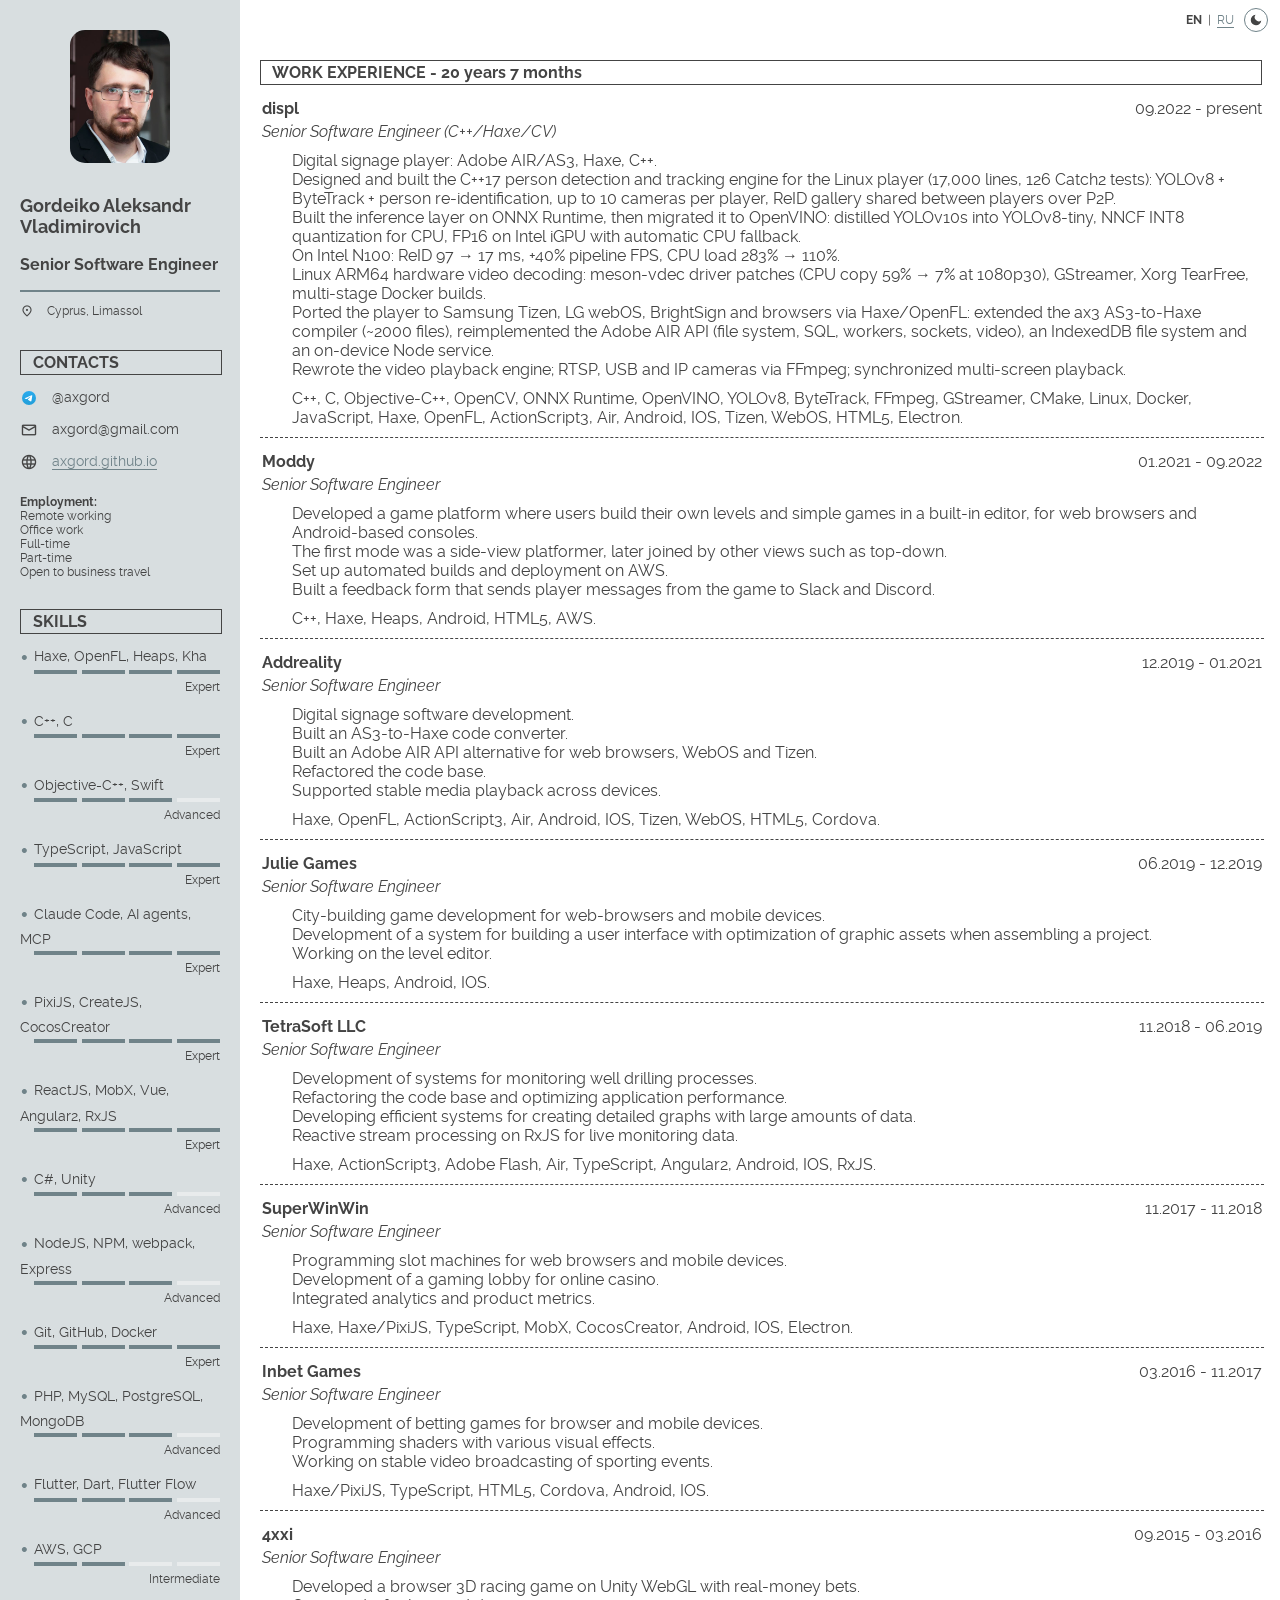
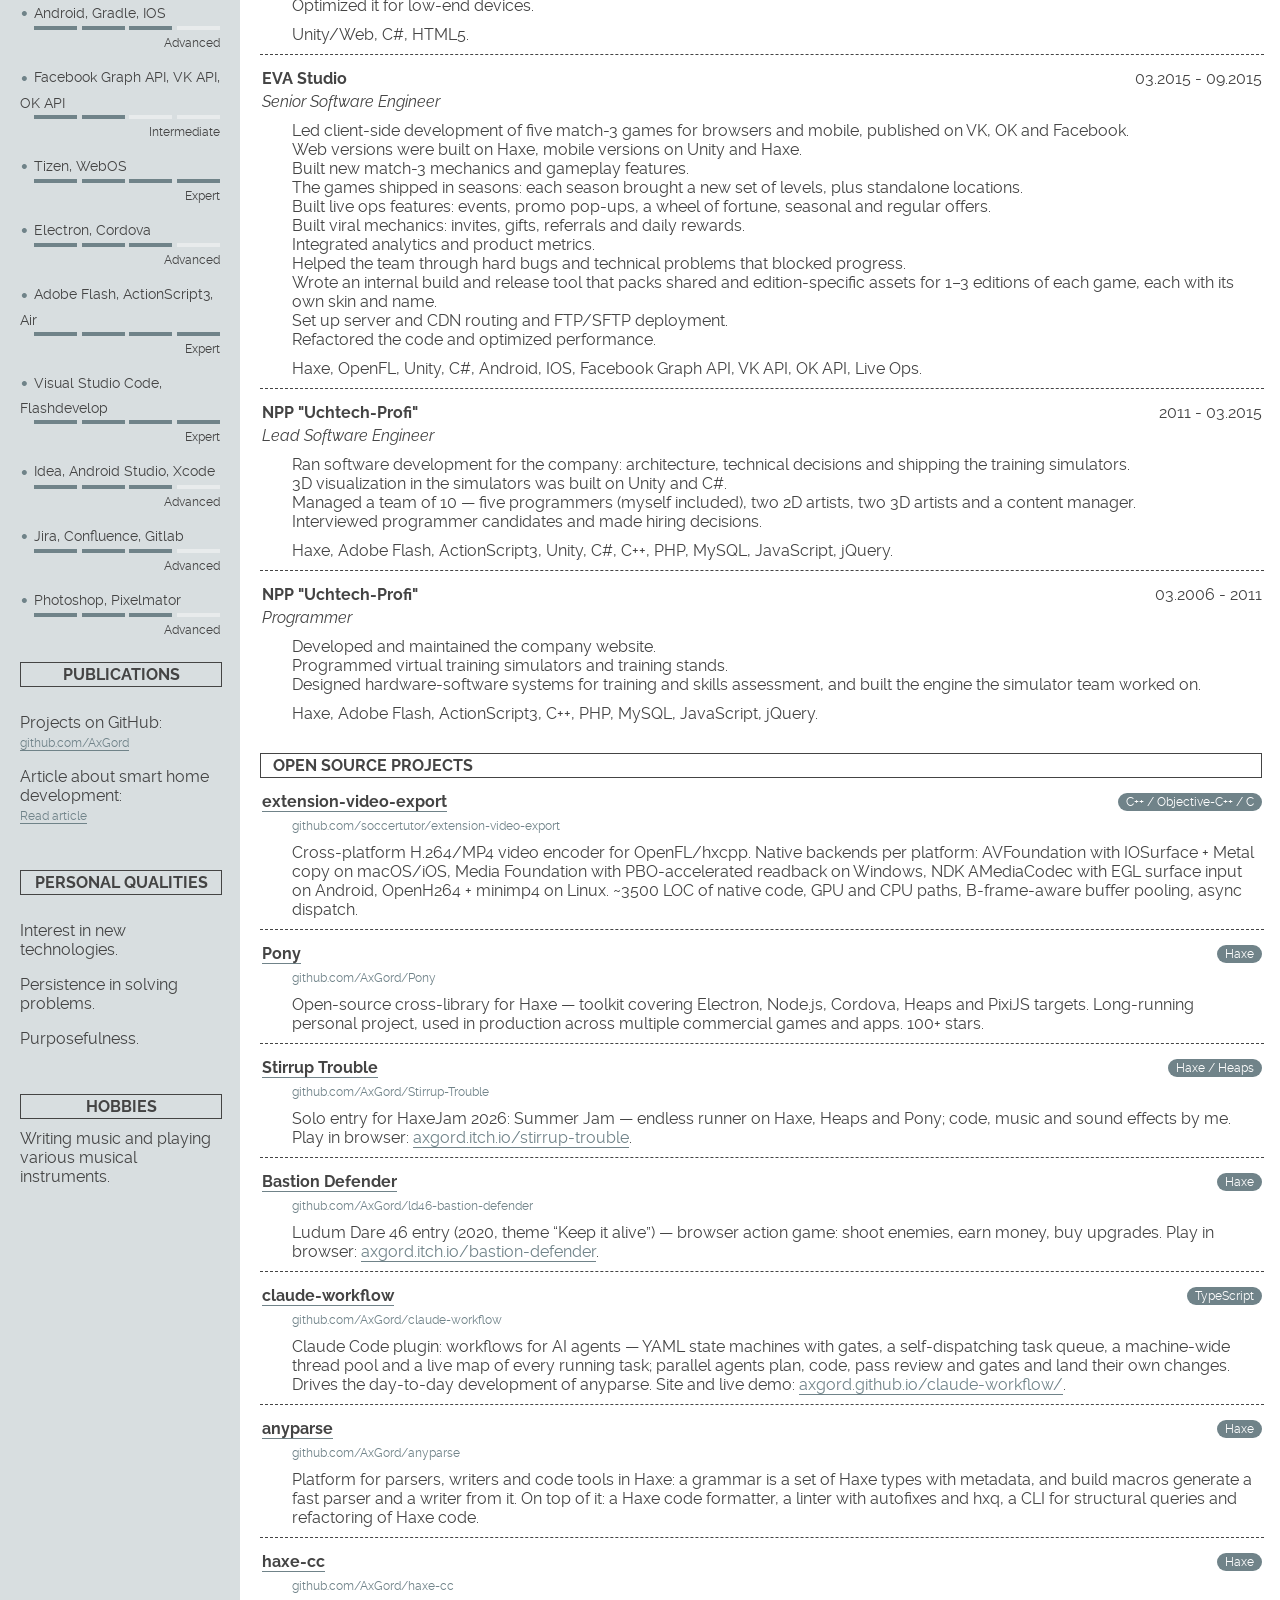
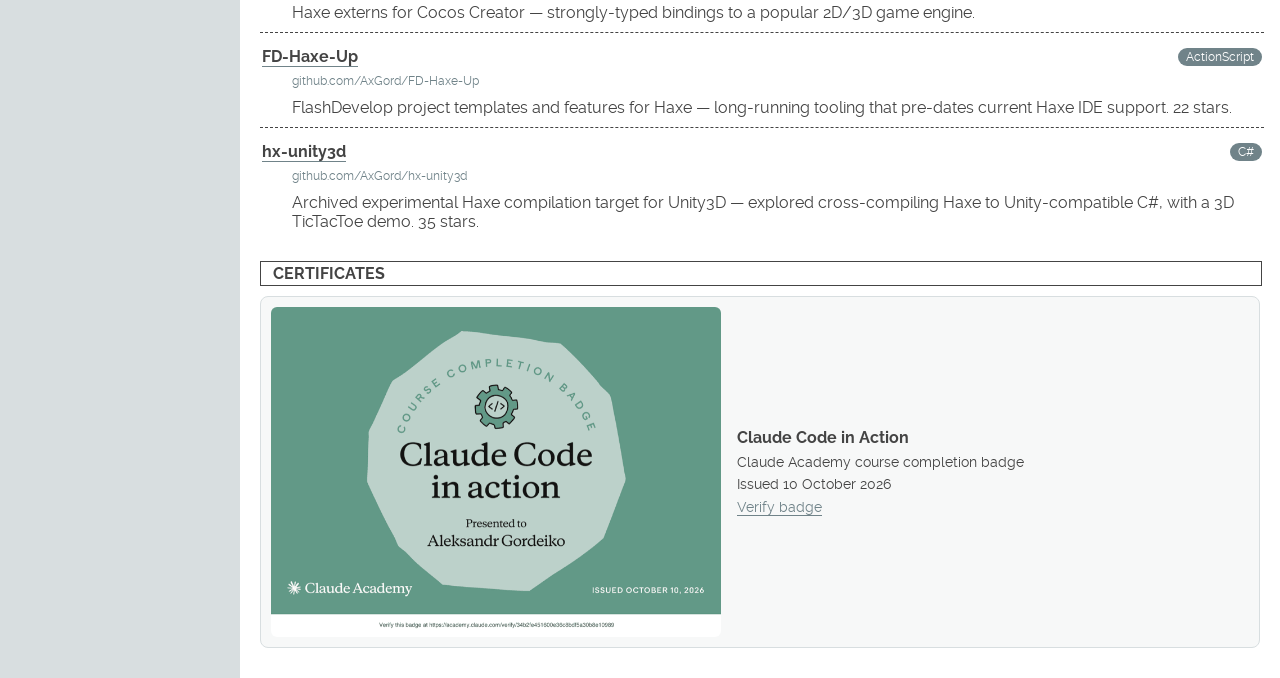
==== commit 2e88c450: "CV: website link, aligned contact icons, switch clear of the first frame Co-Authored-By: Claude Opus" ====
--- a/cv/index.html
+++ b/cv/index.html
@@ -45,6 +45,7 @@
 				
 				<p><span class="telegram"></span> @axgord</p>
 				<p><span class="material-symbols-outlined">mail</span> axgord@gmail.com</p>
+				<p><span class="material-symbols-outlined">language</span> <a href="https://axgord.github.io/">axgord.github.io</a></p>
 			</div>
 			<div class="term">
 				
--- a/cv/styles.css
+++ b/cv/styles.css
@@ -388,6 +388,17 @@
 	width: 14px;
 	height: 14px;
 	vertical-align: middle;
+}
+
+/* In the contact list the Telegram mark takes the box of the 18px Material icons beside it, the
+   mark itself drawn smaller and centred, so the icons share one column and the texts one start. */
+.contact .telegram {
+	width: 18px;
+	height: 18px;
+	background-size: 14px;
+	background-repeat: no-repeat;
+	background-position: center;
+	vertical-align: top;
 }
 
 /* Web page only: the language switch is hidden in print, and the A4-wide two-column layout stacks on narrow screens. */
@@ -433,6 +444,14 @@
 	}
 	.theme-toggle .i-sun {
 		display: none;
+	}
+}
+
+/* Two columns: the switch sits in the content's top-right corner, so the content starts below it
+   and the first section frame does not run under the toggle. Stacked, the switch sits over the panel. */
+@media screen and (min-width: 721px) {
+	html.web .content {
+		padding-top: 40px;
 	}
 }
 
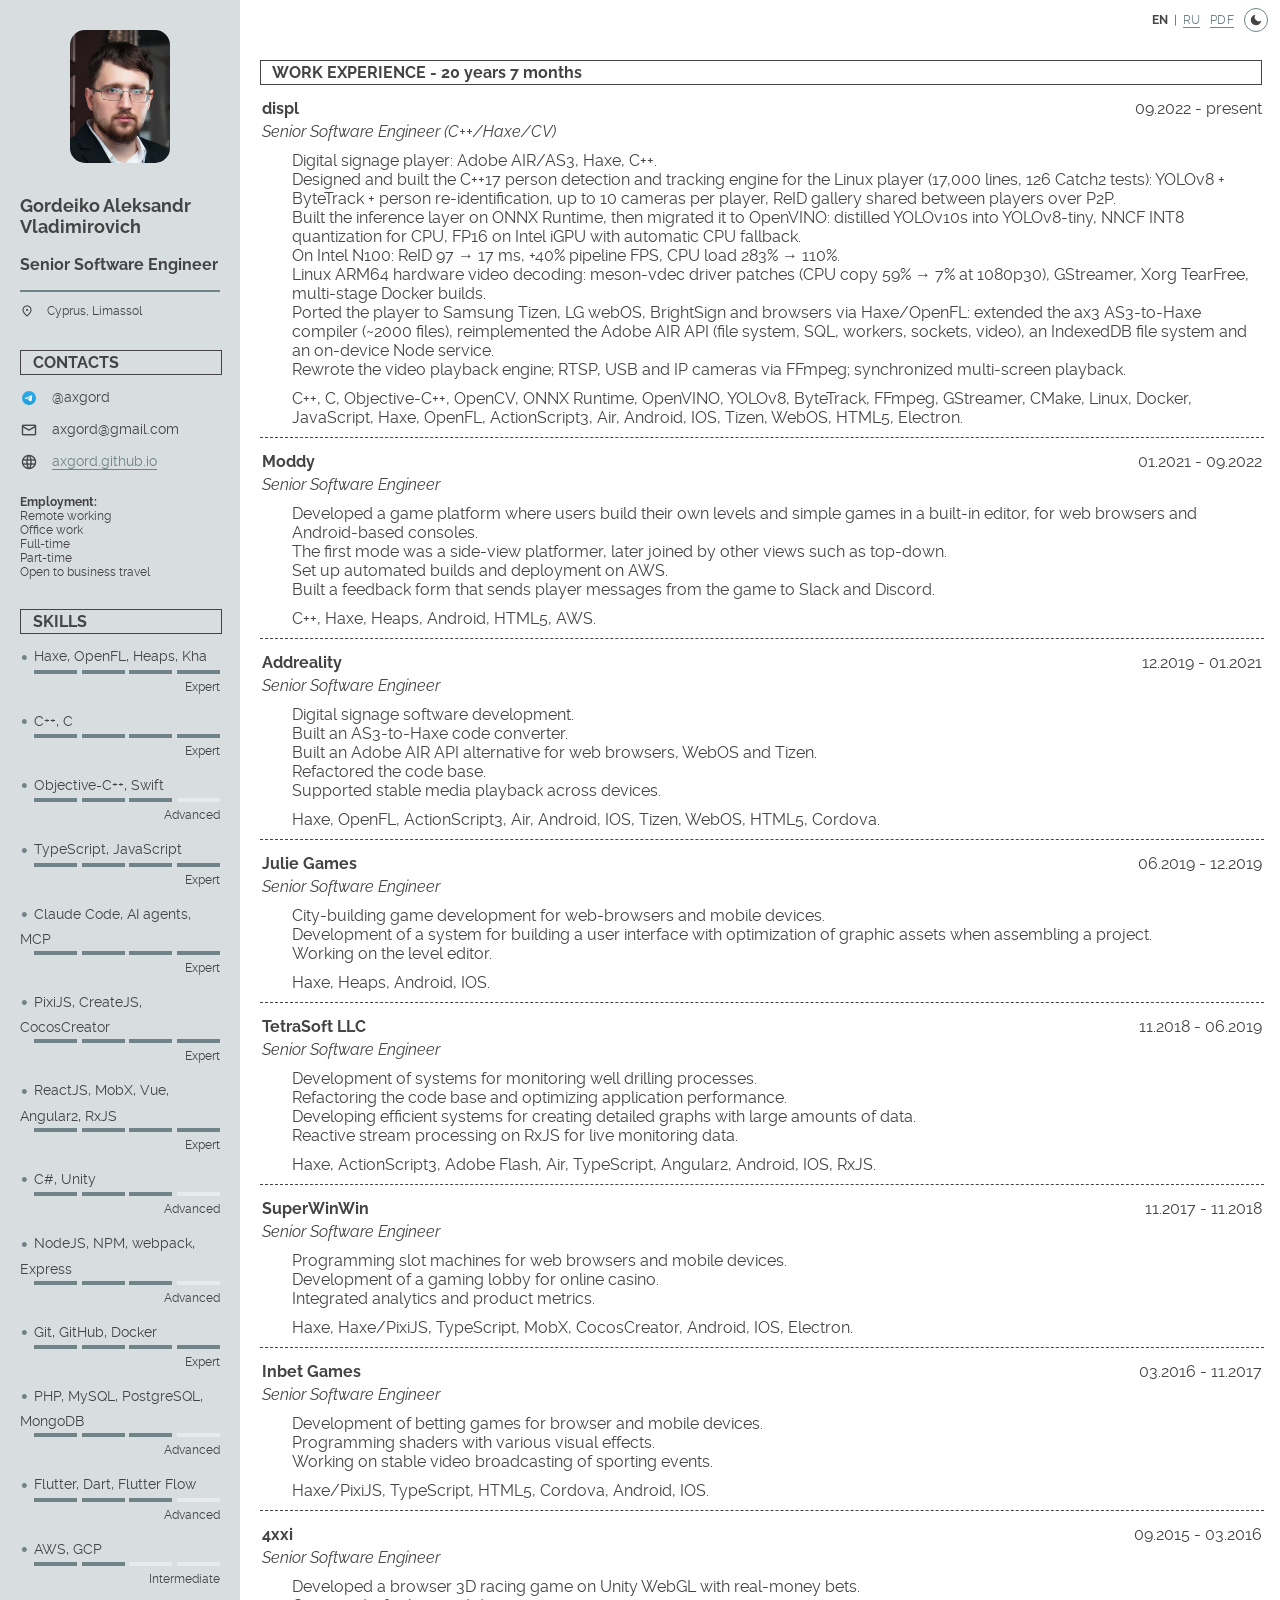
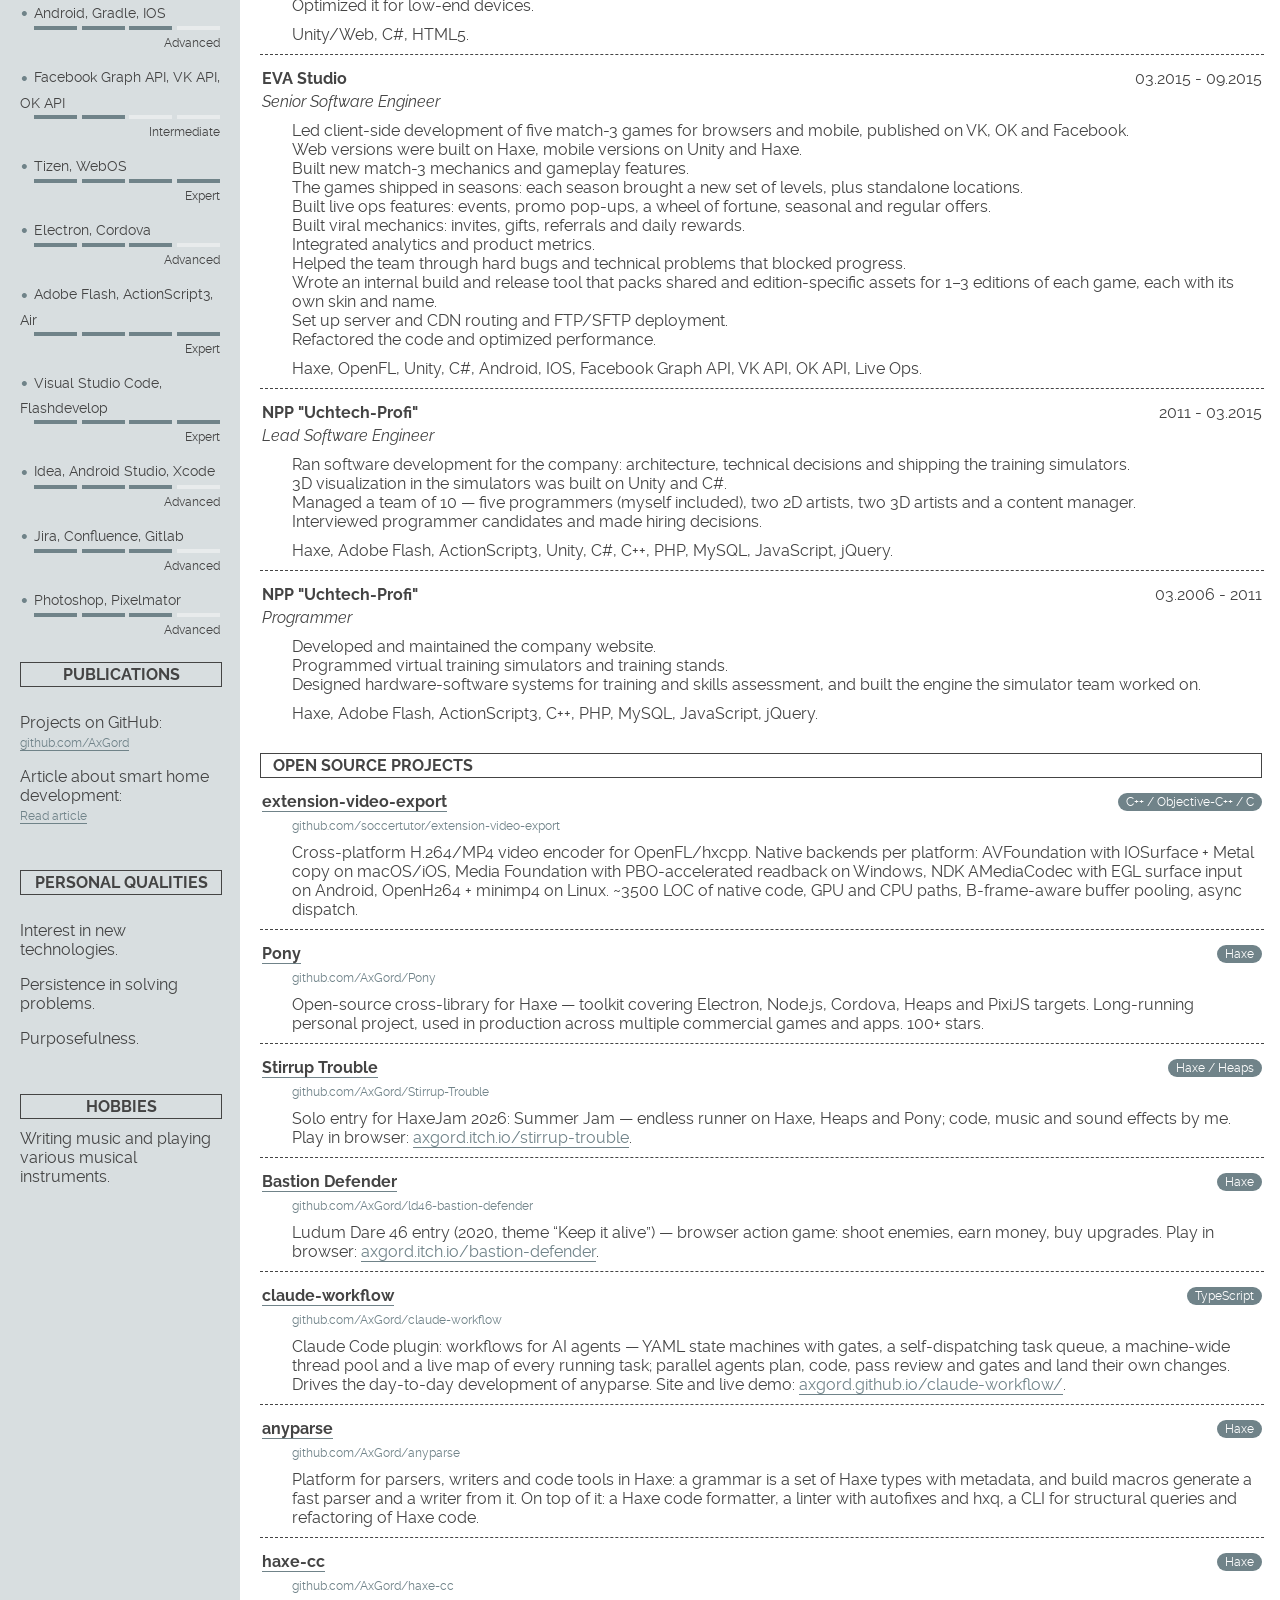
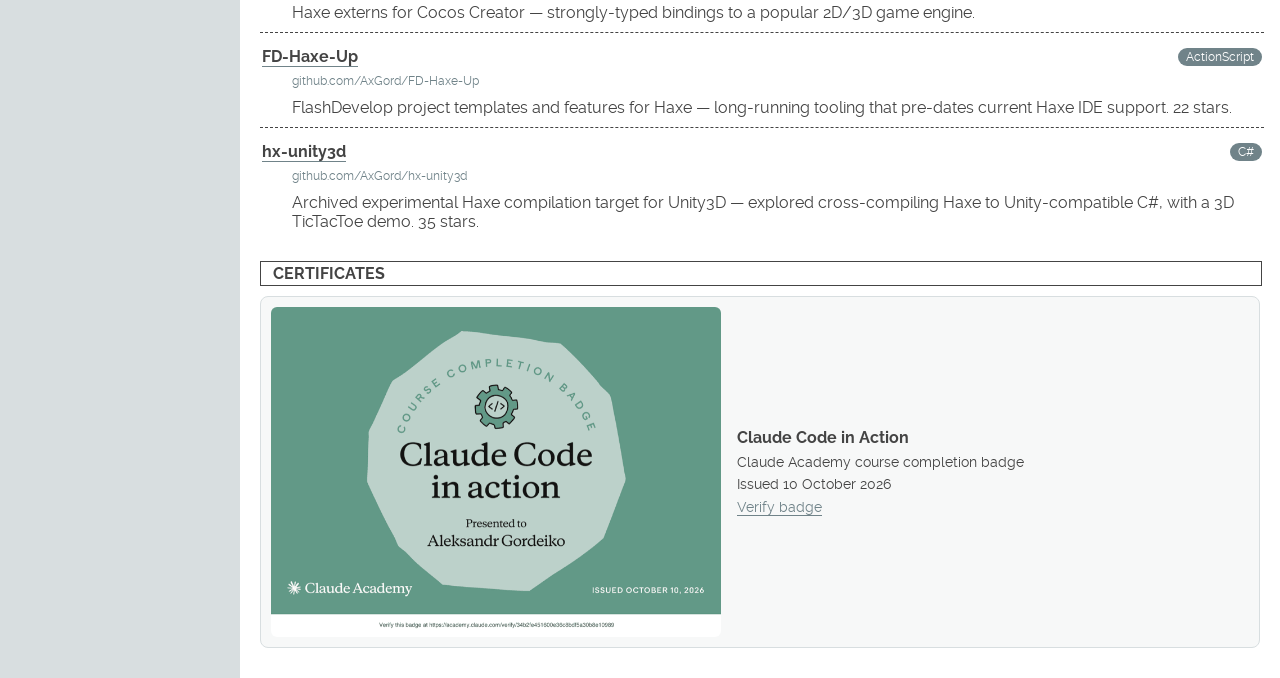
==== commit 77edafb7: "CV: social preview takes the name from the CV data without the patronymic, separate RU card, PDF lin" ====
--- a/cv/index.html
+++ b/cv/index.html
@@ -2,24 +2,25 @@
 <html lang="en" class="web">
 
 	<head>
-		<title>Alexander Gordeyko — CV</title>
+		<title>Gordeiko Aleksandr — CV</title>
 		<meta charset="UTF-8"/>
 		
 		<meta name="viewport" content="width=device-width, initial-scale=1"/>
-		<meta name="description" content="Senior Software Engineer — Alexander Gordeyko. CV: experience, skills, open source."/>
+		<meta name="robots" content="noindex"/>
+		<meta name="description" content="Senior Software Engineer — Gordeiko Aleksandr. CV: experience, skills, open source."/>
 		<link rel="icon" href="data:image/svg+xml,%3Csvg xmlns='http://www.w3.org/2000/svg' viewBox='0 0 32 32'%3E%3Crect width='32' height='32' rx='6' fill='%23708389'/%3E%3Ctext x='16' y='22' font-family='sans-serif' font-size='16' font-weight='bold' text-anchor='middle' fill='white'%3EAG%3C/text%3E%3C/svg%3E"/>
 		<meta property="og:type" content="website"/>
 		<meta property="og:site_name" content="Alexander Gordeyko"/>
-		<meta property="og:title" content="Alexander Gordeyko — CV"/>
-		<meta property="og:description" content="Senior Software Engineer — Alexander Gordeyko. CV: experience, skills, open source."/>
+		<meta property="og:title" content="Gordeiko Aleksandr — CV"/>
+		<meta property="og:description" content="Senior Software Engineer — Gordeiko Aleksandr. CV: experience, skills, open source."/>
 		<meta property="og:url" content="https://axgord.github.io/cv/"/>
 		<meta property="og:image" content="https://axgord.github.io/img/og-cv.png"/>
 		<meta property="og:image:width" content="1200"/>
 		<meta property="og:image:height" content="630"/>
-		<meta property="og:image:alt" content="Alexander Gordeyko — Curriculum Vitae"/>
+		<meta property="og:image:alt" content="Gordeiko Aleksandr — Curriculum Vitae"/>
 		<meta name="twitter:card" content="summary_large_image"/>
-		<meta name="twitter:title" content="Alexander Gordeyko — CV"/>
-		<meta name="twitter:description" content="Senior Software Engineer — Alexander Gordeyko. CV: experience, skills, open source."/>
+		<meta name="twitter:title" content="Gordeiko Aleksandr — CV"/>
+		<meta name="twitter:description" content="Senior Software Engineer — Gordeiko Aleksandr. CV: experience, skills, open source."/>
 		<meta name="twitter:image" content="https://axgord.github.io/img/og-cv.png"/>
 		<script>try { var t = localStorage.getItem('theme'); if (t === 'light' || t === 'dark') document.documentElement.setAttribute('data-theme', t); } catch (e) {}</script>
 		
@@ -28,7 +29,7 @@
 
 	<body>
 		
-		<nav class="langswitch"><b>EN</b> | <a href="/cv/ru/">RU</a> <button class="theme-toggle" type="button" aria-label="Toggle light/dark theme" title="Toggle light/dark theme"><svg class="i-moon" viewBox="0 0 24 24" width="14" height="14" fill="currentColor" aria-hidden="true"><path d="M21 12.8A9 9 0 1 1 11.2 3a7 7 0 0 0 9.8 9.8Z"/></svg><svg class="i-sun" viewBox="0 0 24 24" width="14" height="14" fill="none" stroke="currentColor" stroke-width="2" stroke-linecap="round" aria-hidden="true"><circle cx="12" cy="12" r="4" fill="currentColor"/><path d="M12 2v2M12 20v2M4.9 4.9l1.4 1.4M17.7 17.7l1.4 1.4M2 12h2M20 12h2M4.9 19.1l1.4-1.4M17.7 6.3l1.4-1.4"/></svg></button></nav>
+		<nav class="langswitch"><b>EN</b> | <a href="/cv/ru/">RU</a> <a class="pdf-link" href="/cv/cv.pdf">PDF</a><button class="theme-toggle" type="button" aria-label="Toggle light/dark theme" title="Toggle light/dark theme"><svg class="i-moon" viewBox="0 0 24 24" width="14" height="14" fill="currentColor" aria-hidden="true"><path d="M21 12.8A9 9 0 1 1 11.2 3a7 7 0 0 0 9.8 9.8Z"/></svg><svg class="i-sun" viewBox="0 0 24 24" width="14" height="14" fill="none" stroke="currentColor" stroke-width="2" stroke-linecap="round" aria-hidden="true"><circle cx="12" cy="12" r="4" fill="currentColor"/><path d="M12 2v2M12 20v2M4.9 4.9l1.4 1.4M17.7 17.7l1.4 1.4M2 12h2M20 12h2M4.9 19.1l1.4-1.4M17.7 6.3l1.4-1.4"/></svg></button></nav>
 		
 		<div class="panel">
 			<img src="photo.jpg" alt="photo"/>
--- a/cv/styles.css
+++ b/cv/styles.css
@@ -434,6 +434,10 @@
 	}
 	.theme-toggle:hover {
 		color: #708389;
+	}
+	.pdf-link {
+		margin-left: 4px;
+		letter-spacing: .04em;
 	}
 	.theme-toggle:focus-visible {
 		outline: 2px solid #708389;
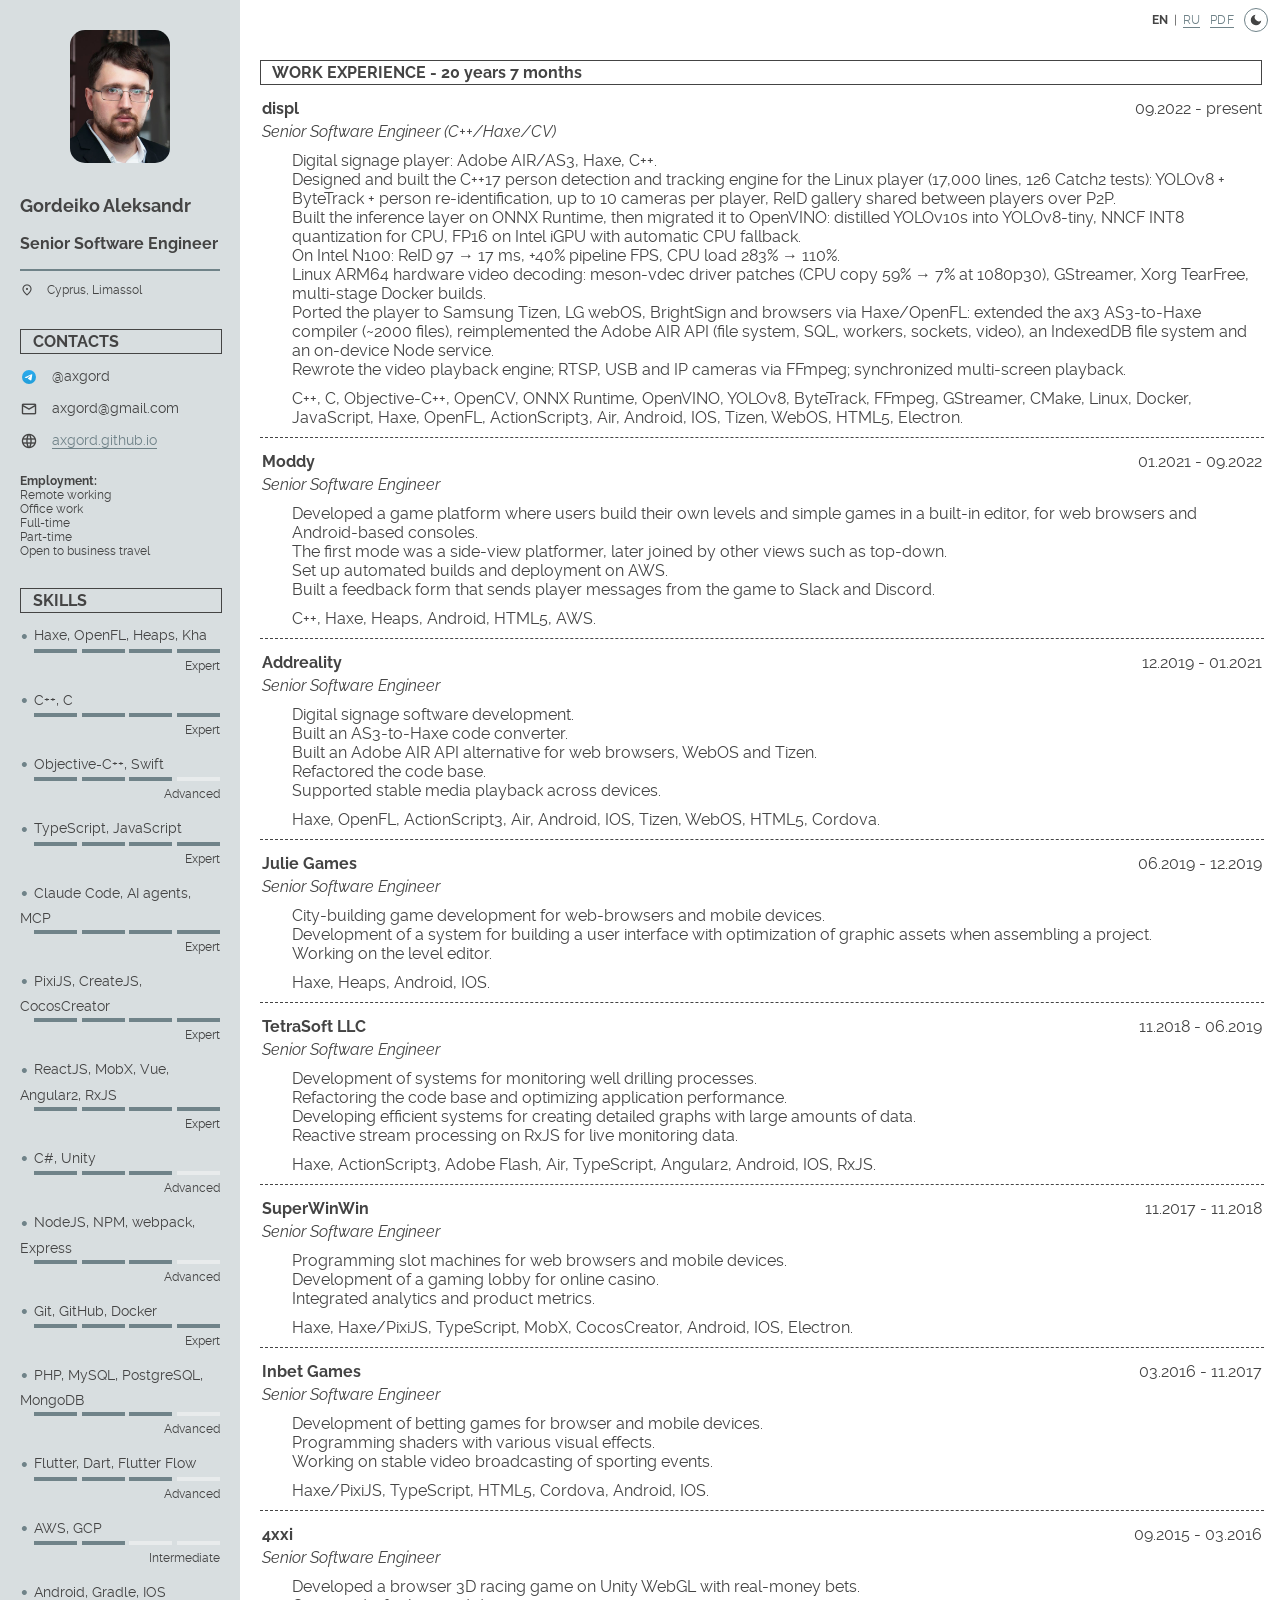
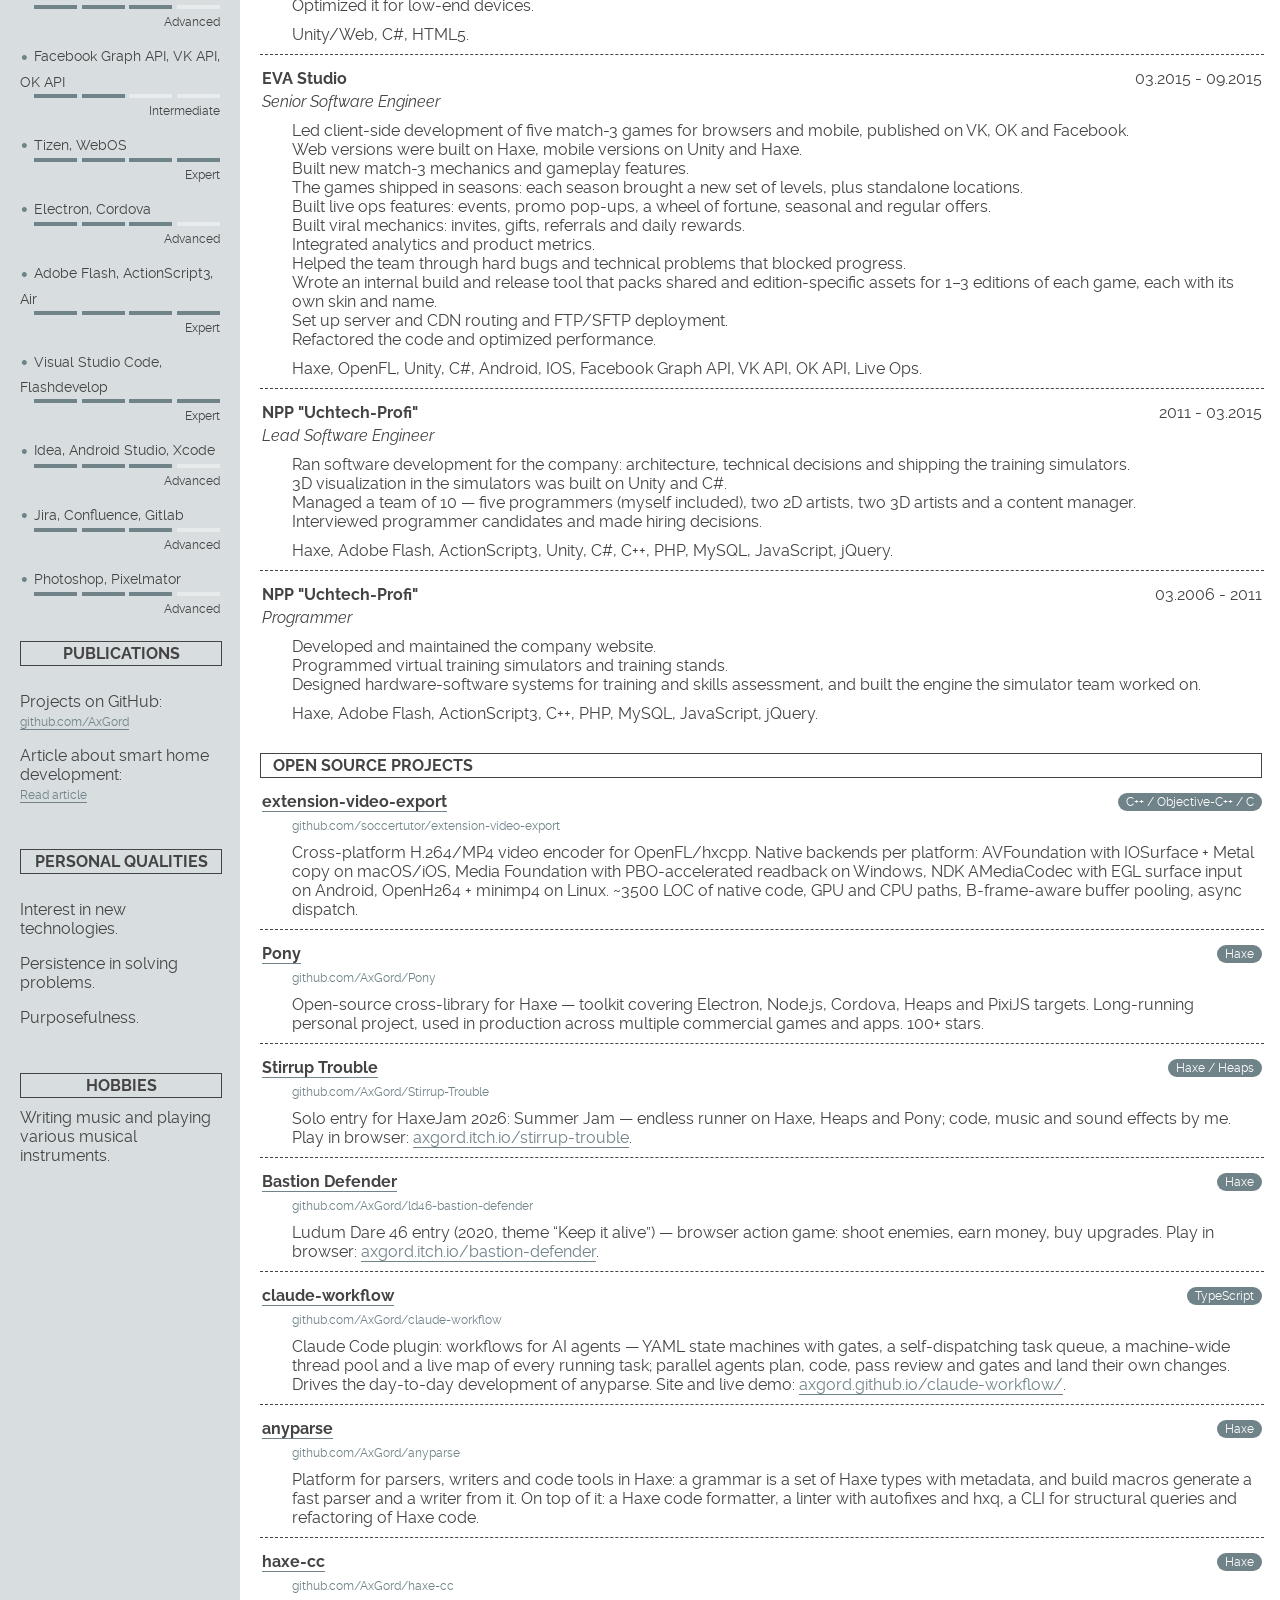
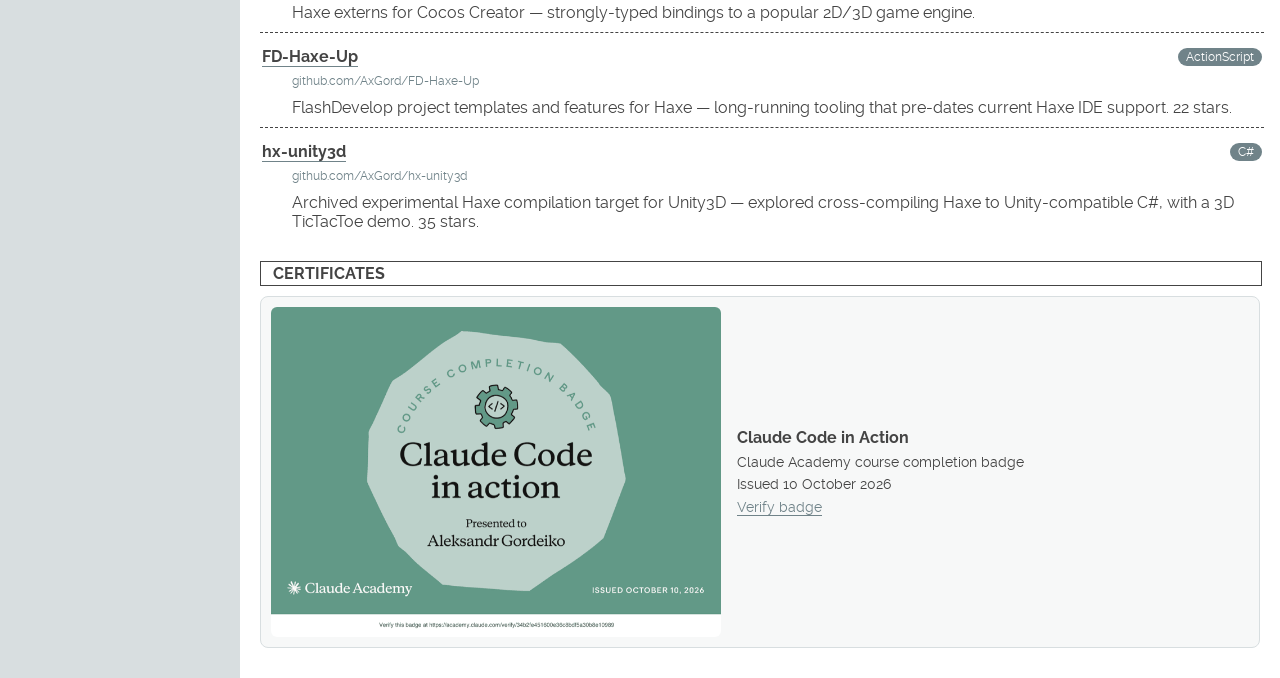
==== commit 4cf370ad: "CV: EN name without the patronymic Co-Authored-By: Claude Opus 5.5 <noreply@anthropic.com>" ====
--- a/cv/index.html
+++ b/cv/index.html
@@ -34,7 +34,7 @@
 		<div class="panel">
 			<img src="photo.jpg" alt="photo"/>
 			<div class="title">
-				<p class="name">Gordeiko Aleksandr Vladimirovich</p>
+				<p class="name">Gordeiko Aleksandr</p>
 				<p>Senior Software Engineer</p>
 			</div>
 			<div class="info">
